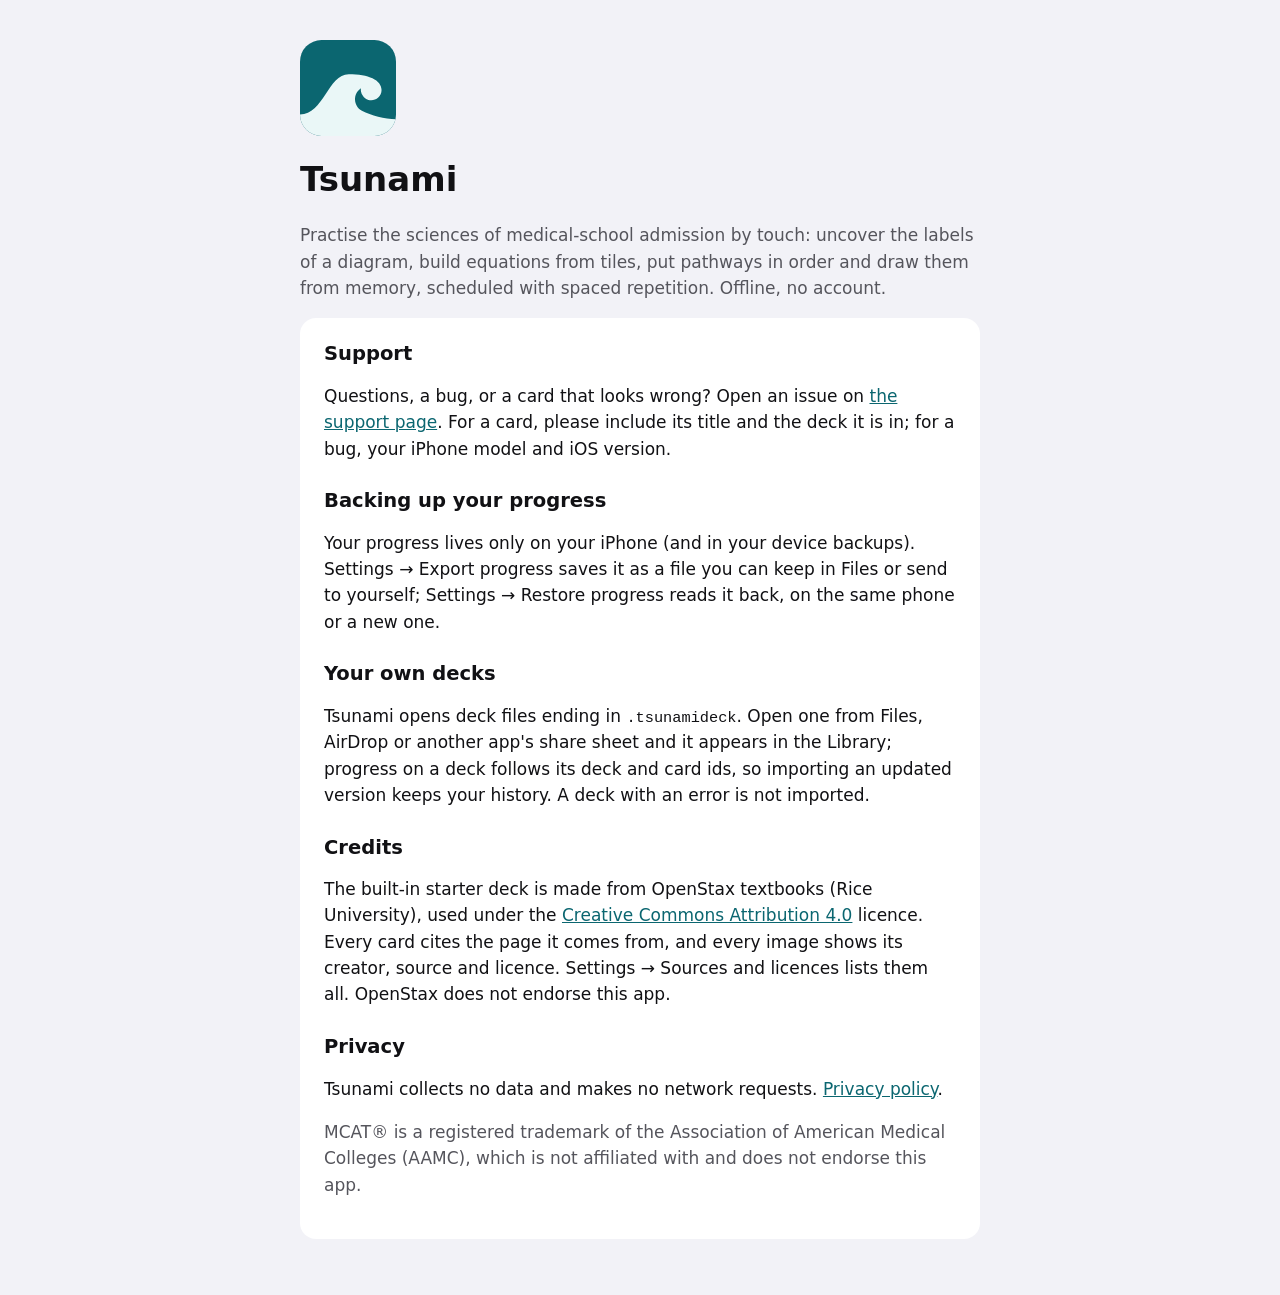
==== index.html @ a0c1b428 "The site of Tsunami: what the app is, support and the privacy policy" ====
<!doctype html><html lang="en"><head><meta charset="utf-8"><meta name="viewport" content="width=device-width,initial-scale=1"><meta name="color-scheme" content="light dark"><title>Tsunami</title><style>:root{--bg:#F2F2F7;--card:#FFFFFF;--ink:#111114;--muted:#55555C;--accent:#0B6670;--foam:#EAF7F7}@media (prefers-color-scheme:dark){:root{--bg:#000000;--card:#1C1C1E;--ink:#F5F5F7;--muted:#AEAEB4;--accent:#5BBFC6}}body{margin:0;background:var(--bg);color:var(--ink);font:17px/1.55 -apple-system,system-ui,sans-serif}main{max-width:680px;margin:0 auto;padding:40px 16px}.card{background:var(--card);border-radius:16px;padding:24px;margin:16px 0}h1,h2{line-height:1.2}h2{font-size:1.15em;margin-top:1.4em}h2:first-child{margin-top:0}a{color:var(--accent)}p.m{color:var(--muted)}svg.icon{width:96px;height:96px;display:block}code{font:0.9em ui-monospace,Menlo,monospace}</style></head><body><main>
<svg class="icon" viewBox="0 0 1024 1024" role="img" aria-label="Tsunami app icon"><clipPath id="r"><rect width="1024" height="1024" rx="229"/></clipPath><g clip-path="url(#r)"><rect width="1024" height="1024" fill="#0B6670"/><path fill="#EAF7F7" d="M0 1024V794C250 794 300 364 520 364C730 364 870 424 870 534C870 614 790 659 730 639C680 624 640 564 650 514C560 574 570 704 660 754C760 804 900 844 1024 844V1024Z"/></g></svg>
<h1>Tsunami</h1>
<p class="m">Practise the sciences of medical-school admission by touch: uncover the labels of a diagram, build equations from tiles, put pathways in order and draw them from memory, scheduled with spaced repetition. Offline, no account.</p>
<div class="card">
<h2>Support</h2>
<p>Questions, a bug, or a card that looks wrong? Open an issue on <a href="https://github.com/idossha/tsunami-site/issues">the support page</a>. For a card, please include its title and the deck it is in; for a bug, your iPhone model and iOS version.</p>
<h2>Backing up your progress</h2>
<p>Your progress lives only on your iPhone (and in your device backups). Settings → Export progress saves it as a file you can keep in Files or send to yourself; Settings → Restore progress reads it back, on the same phone or a new one.</p>
<h2>Your own decks</h2>
<p>Tsunami opens deck files ending in <code>.tsunamideck</code>. Open one from Files, AirDrop or another app's share sheet and it appears in the Library; progress on a deck follows its deck and card ids, so importing an updated version keeps your history. A deck with an error is not imported.</p>
<h2>Credits</h2>
<p>The built-in starter deck is made from OpenStax textbooks (Rice University), used under the <a href="https://creativecommons.org/licenses/by/4.0/">Creative Commons Attribution 4.0</a> licence. Every card cites the page it comes from, and every image shows its creator, source and licence. Settings → Sources and licences lists them all. OpenStax does not endorse this app.</p>
<h2>Privacy</h2>
<p>Tsunami collects no data and makes no network requests. <a href="privacy.html">Privacy policy</a>.</p>
<p class="m">MCAT® is a registered trademark of the Association of American Medical Colleges (AAMC), which is not affiliated with and does not endorse this app.</p>
</div></main></body></html>
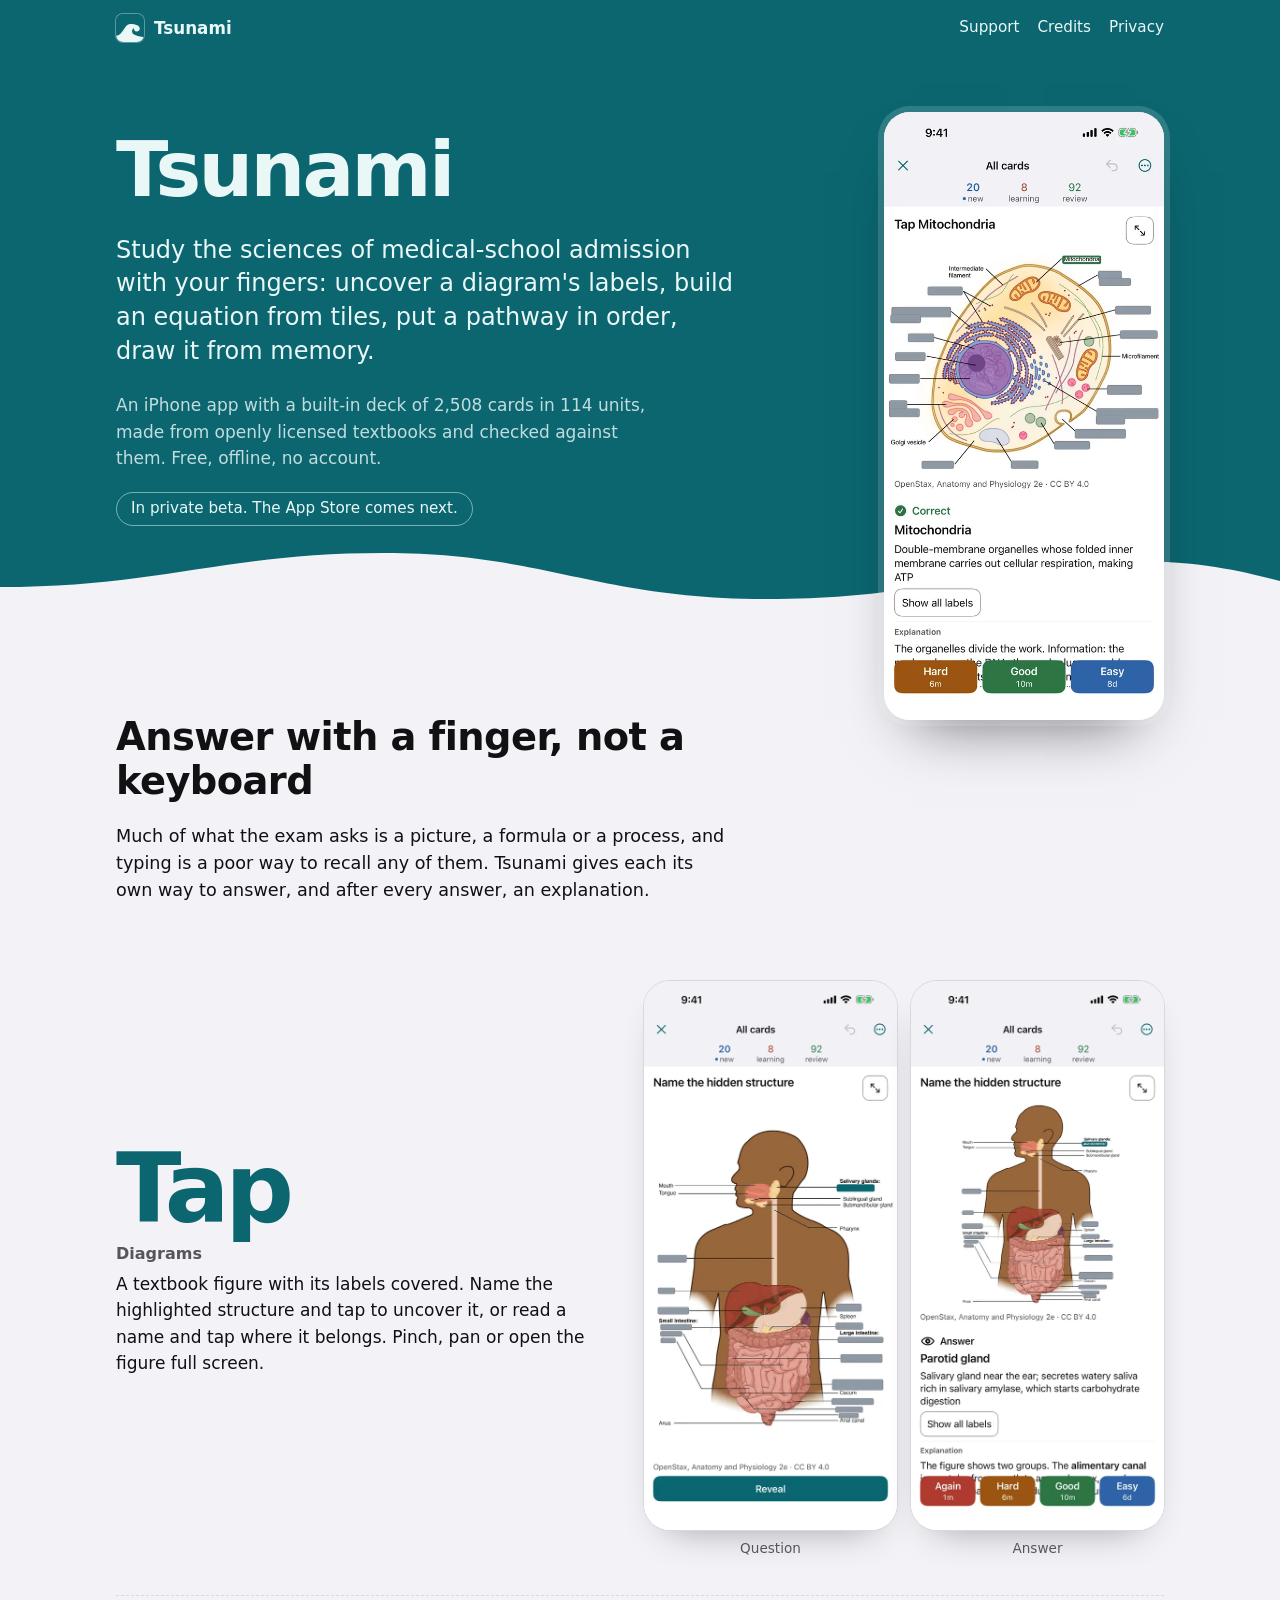
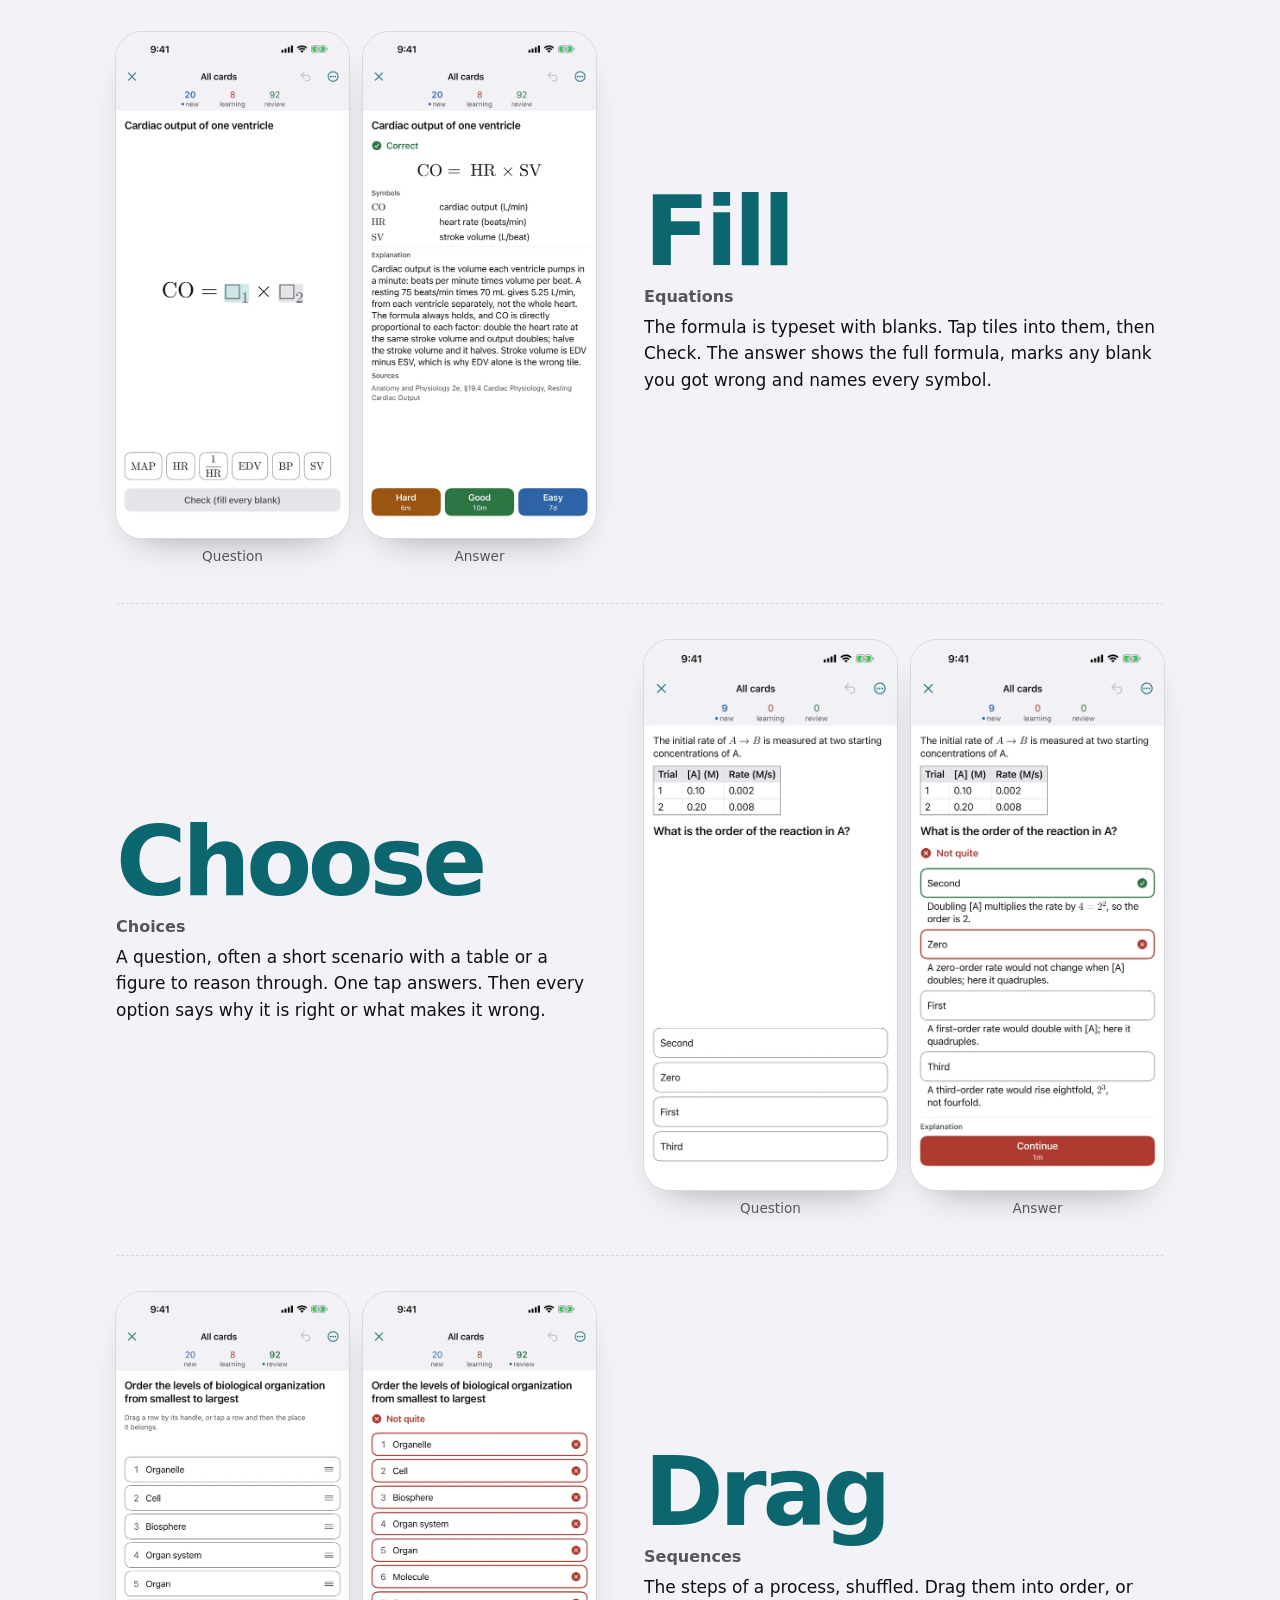
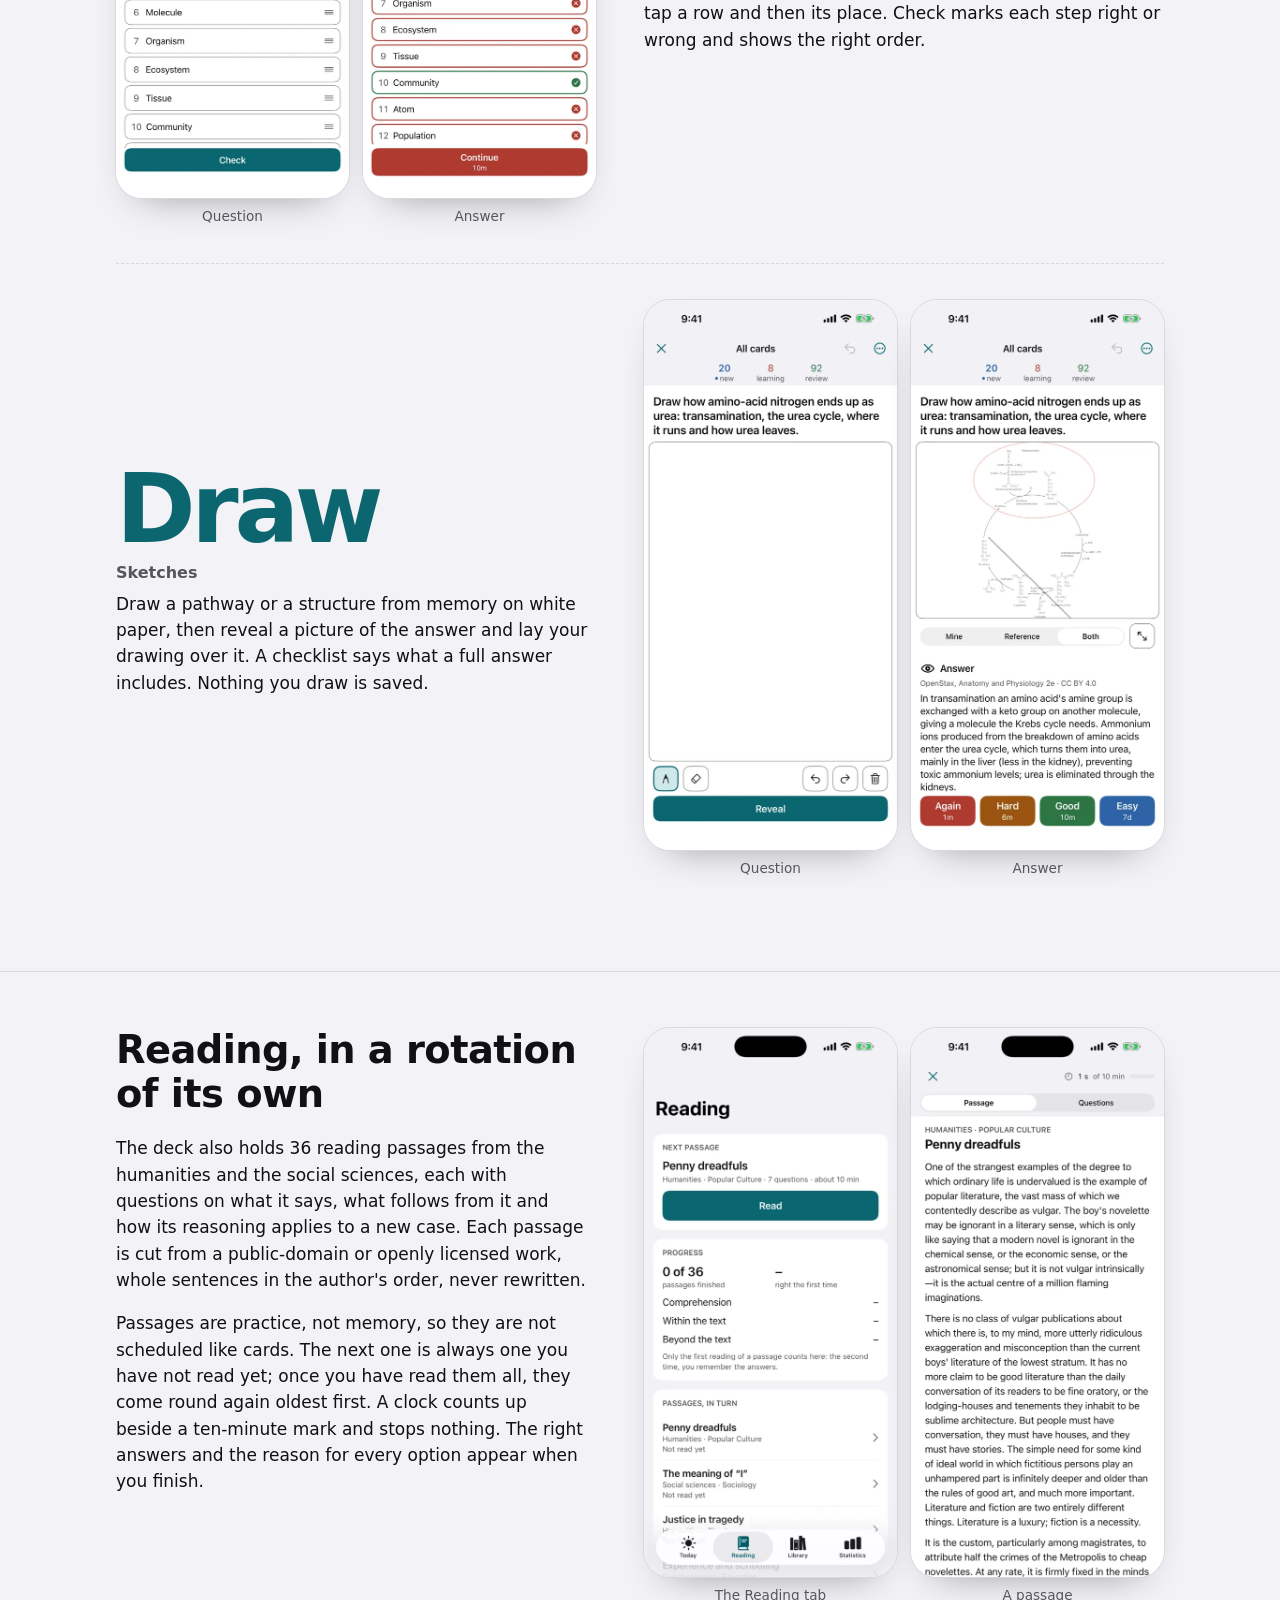
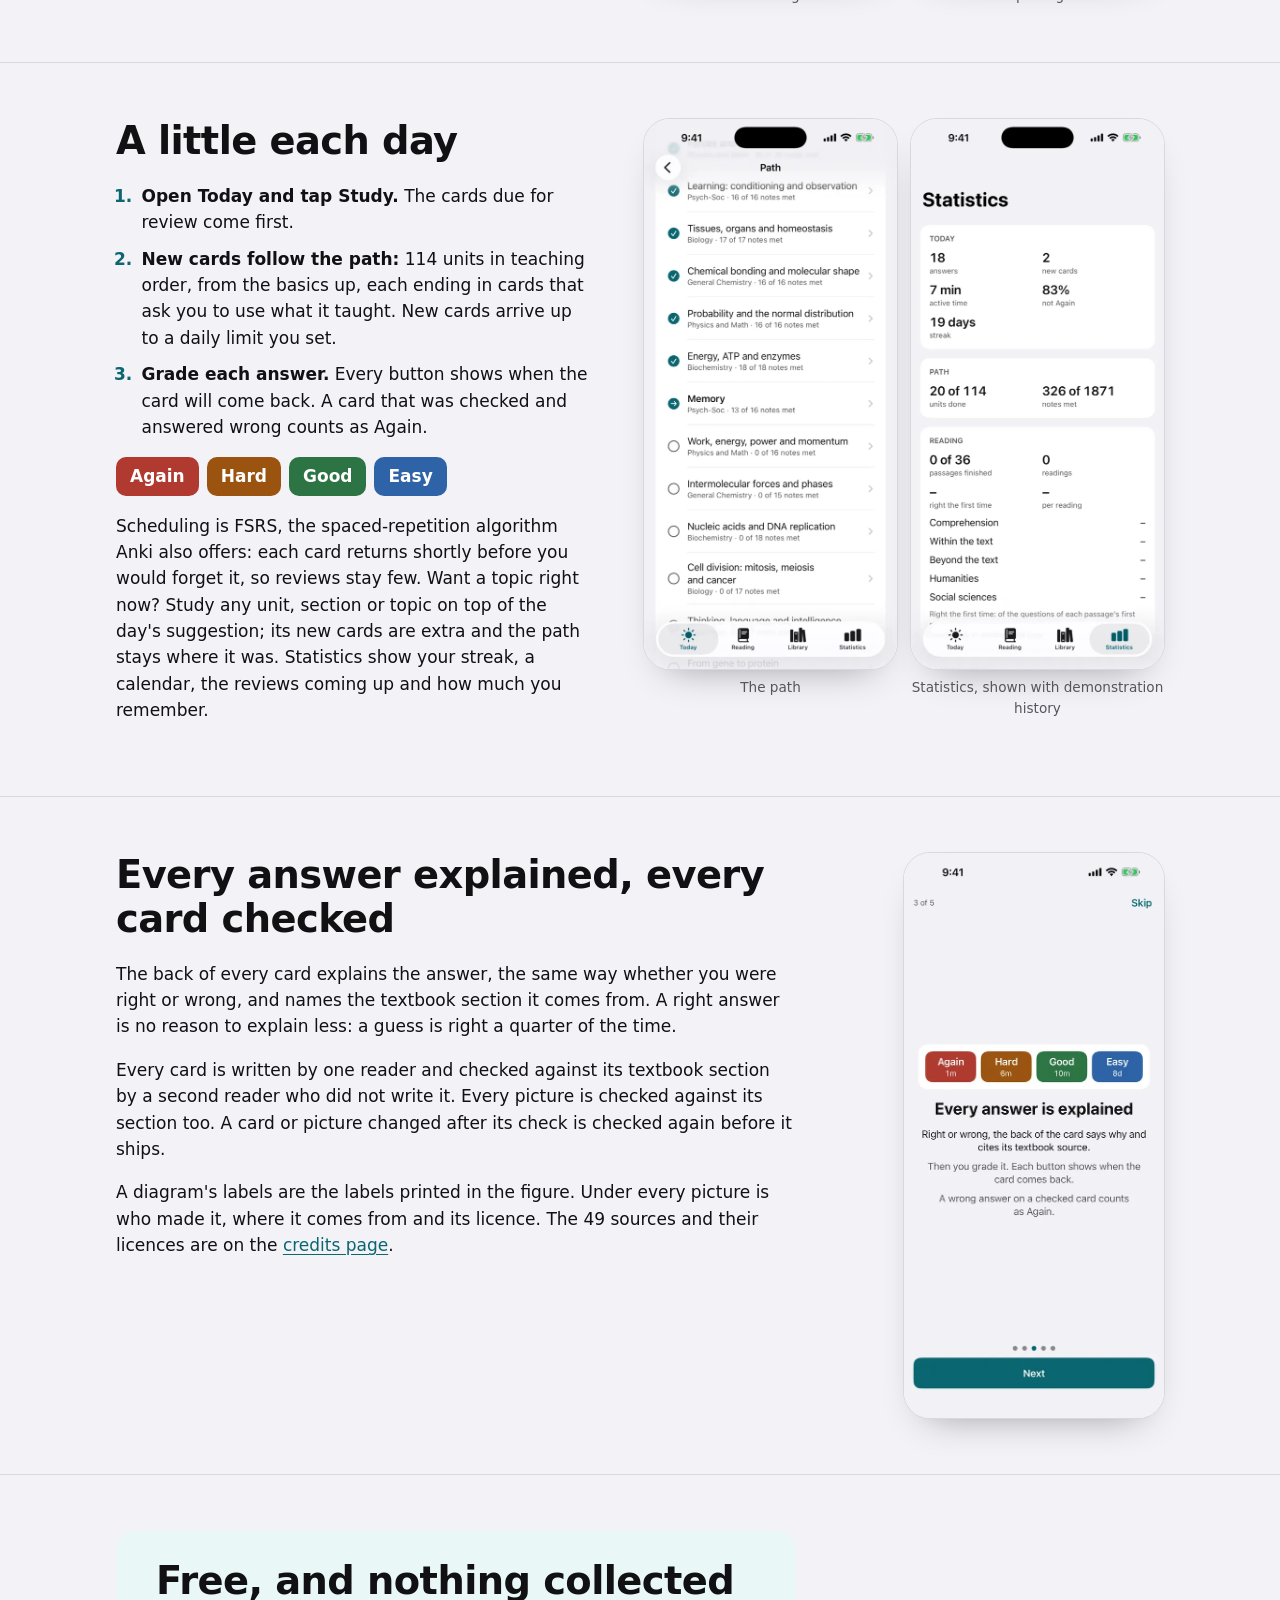
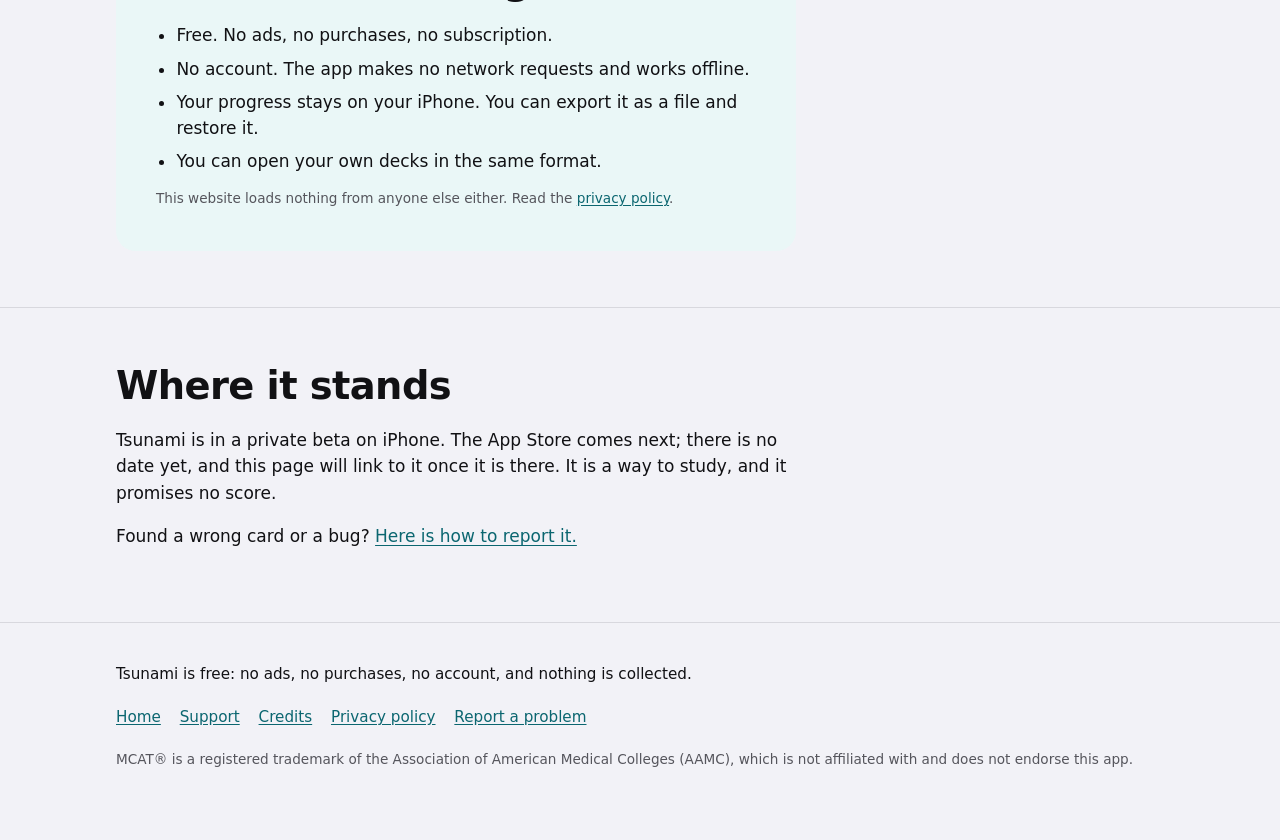
==== commit ef8177f3: "The site shows the app as it is in 1.3: every card kind, Reading, the path, credits and support Page" ====
--- a/index.html
+++ b/index.html
@@ -1,17 +1,177 @@
-<!doctype html><html lang="en"><head><meta charset="utf-8"><meta name="viewport" content="width=device-width,initial-scale=1"><meta name="color-scheme" content="light dark"><title>Tsunami</title><style>:root{--bg:#F2F2F7;--card:#FFFFFF;--ink:#111114;--muted:#55555C;--accent:#0B6670;--foam:#EAF7F7}@media (prefers-color-scheme:dark){:root{--bg:#000000;--card:#1C1C1E;--ink:#F5F5F7;--muted:#AEAEB4;--accent:#5BBFC6}}body{margin:0;background:var(--bg);color:var(--ink);font:17px/1.55 -apple-system,system-ui,sans-serif}main{max-width:680px;margin:0 auto;padding:40px 16px}.card{background:var(--card);border-radius:16px;padding:24px;margin:16px 0}h1,h2{line-height:1.2}h2{font-size:1.15em;margin-top:1.4em}h2:first-child{margin-top:0}a{color:var(--accent)}p.m{color:var(--muted)}svg.icon{width:96px;height:96px;display:block}code{font:0.9em ui-monospace,Menlo,monospace}</style></head><body><main>
-<svg class="icon" viewBox="0 0 1024 1024" role="img" aria-label="Tsunami app icon"><clipPath id="r"><rect width="1024" height="1024" rx="229"/></clipPath><g clip-path="url(#r)"><rect width="1024" height="1024" fill="#0B6670"/><path fill="#EAF7F7" d="M0 1024V794C250 794 300 364 520 364C730 364 870 424 870 534C870 614 790 659 730 639C680 624 640 564 650 514C560 574 570 704 660 754C760 804 900 844 1024 844V1024Z"/></g></svg>
-<h1>Tsunami</h1>
-<p class="m">Practise the sciences of medical-school admission by touch: uncover the labels of a diagram, build equations from tiles, put pathways in order and draw them from memory, scheduled with spaced repetition. Offline, no account.</p>
-<div class="card">
-<h2>Support</h2>
-<p>Questions, a bug, or a card that looks wrong? Open an issue on <a href="https://github.com/idossha/tsunami-site/issues">the support page</a>. For a card, please include its title and the deck it is in; for a bug, your iPhone model and iOS version.</p>
-<h2>Backing up your progress</h2>
-<p>Your progress lives only on your iPhone (and in your device backups). Settings → Export progress saves it as a file you can keep in Files or send to yourself; Settings → Restore progress reads it back, on the same phone or a new one.</p>
-<h2>Your own decks</h2>
-<p>Tsunami opens deck files ending in <code>.tsunamideck</code>. Open one from Files, AirDrop or another app's share sheet and it appears in the Library; progress on a deck follows its deck and card ids, so importing an updated version keeps your history. A deck with an error is not imported.</p>
-<h2>Credits</h2>
-<p>The built-in starter deck is made from OpenStax textbooks (Rice University), used under the <a href="https://creativecommons.org/licenses/by/4.0/">Creative Commons Attribution 4.0</a> licence. Every card cites the page it comes from, and every image shows its creator, source and licence. Settings → Sources and licences lists them all. OpenStax does not endorse this app.</p>
-<h2>Privacy</h2>
-<p>Tsunami collects no data and makes no network requests. <a href="privacy.html">Privacy policy</a>.</p>
-<p class="m">MCAT® is a registered trademark of the Association of American Medical Colleges (AAMC), which is not affiliated with and does not endorse this app.</p>
-</div></main></body></html>
+<!doctype html>
+<html lang="en">
+<head>
+<meta charset="utf-8">
+<meta name="viewport" content="width=device-width,initial-scale=1">
+<meta name="color-scheme" content="light dark">
+<meta name="theme-color" content="#0B6670">
+<title>Tsunami: study the sciences by touch</title>
+<meta name="description" content="An iPhone app for the sciences of medical-school admission, answered by touch: diagrams, equations, choices, sequences and sketches, scheduled with spaced repetition. Free, offline, no account.">
+<link rel="icon" href="icon.svg" type="image/svg+xml">
+<link rel="stylesheet" href="style.css">
+</head>
+<body>
+<a class="skip" href="#main">Skip to content</a>
+<header class="bar"><nav class="wrap" aria-label="Site">
+<a class="brand" href="./"><img src="icon.svg" width="28" height="28" alt="">Tsunami</a>
+<ul><li><a href="support.html">Support</a></li><li><a href="credits.html">Credits</a></li><li><a href="privacy.html">Privacy</a></li></ul>
+</nav></header>
+<main id="main">
+
+<div class="hero">
+  <div class="wrap">
+    <div>
+      <h1>Tsunami</h1>
+      <p class="lead">Study the sciences of medical-school admission with your fingers: uncover a diagram's labels, build an equation from tiles, put a pathway in order, draw it from memory.</p>
+      <p class="facts">An iPhone app with a built-in deck of 2,508 cards in 114 units, made from openly licensed textbooks and checked against them. Free, offline, no account.</p>
+      <p class="status">In private beta. The App Store comes next.</p>
+    </div>
+    <figure class="phone"><div class="screen"><picture><source srcset="shots/hero-dark.webp" media="(prefers-color-scheme: dark)"><img src="shots/hero-light.webp" width="540" height="1173" alt="A diagram card answered: Tap Mitochondria on a figure of an animal cell whose labels are covered; the tapped cover is right and the mitochondria label is uncovered." loading="lazy" decoding="async"></picture></div></figure>
+  </div>
+  <svg class="wave" viewBox="0 0 1200 72" preserveAspectRatio="none" aria-hidden="true"><path d="M0 72V40C150 40 210 6 360 6S560 52 720 52 930 14 1060 14C1130 14 1170 26 1200 34V72Z"/></svg>
+</div>
+
+<section class="after-hero" aria-labelledby="ways">
+  <div class="wrap">
+    <div class="intro">
+      <h2 id="ways">Answer with a finger, not a keyboard</h2>
+      <p>Much of what the exam asks is a picture, a formula or a process, and typing is a poor way to recall any of them. Tsunami gives each its own way to answer, and after every answer, an explanation.</p>
+    </div>
+    <div class="ways">
+      <article class="way">
+        <div>
+          <p class="verb">Tap</p>
+          <h3>Diagrams</h3>
+          <p>A textbook figure with its labels covered. Name the highlighted structure and tap to uncover it, or read a name and tap where it belongs. Pinch, pan or open the figure full screen.</p>
+        </div>
+        <div class="pair">
+          <figure><div class="screen"><picture><source srcset="shots/diagram-q-dark.webp" media="(prefers-color-scheme: dark)"><img src="shots/diagram-q-light.webp" width="540" height="1173" alt="Question: the digestive system with every label covered." loading="lazy" decoding="async"></picture></div><figcaption>Question</figcaption></figure>
+          <figure><div class="screen"><picture><source srcset="shots/diagram-a-dark.webp" media="(prefers-color-scheme: dark)"><img src="shots/diagram-a-light.webp" width="540" height="1173" alt="Answer: the parotid gland uncovered, with what it does and the figure&#x27;s credit." loading="lazy" decoding="async"></picture></div><figcaption>Answer</figcaption></figure>
+        </div>
+      </article>
+      <article class="way">
+        <div>
+          <p class="verb">Fill</p>
+          <h3>Equations</h3>
+          <p>The formula is typeset with blanks. Tap tiles into them, then Check. The answer shows the full formula, marks any blank you got wrong and names every symbol.</p>
+        </div>
+        <div class="pair">
+          <figure><div class="screen"><picture><source srcset="shots/equation-q-dark.webp" media="(prefers-color-scheme: dark)"><img src="shots/equation-q-light.webp" width="540" height="1173" alt="Question: cardiac output equals two blanks, with tiles below." loading="lazy" decoding="async"></picture></div><figcaption>Question</figcaption></figure>
+          <figure><div class="screen"><picture><source srcset="shots/equation-a-dark.webp" media="(prefers-color-scheme: dark)"><img src="shots/equation-a-light.webp" width="540" height="1173" alt="Answer: CO equals HR times SV, with each symbol named and an explanation." loading="lazy" decoding="async"></picture></div><figcaption>Answer</figcaption></figure>
+        </div>
+      </article>
+      <article class="way">
+        <div>
+          <p class="verb">Choose</p>
+          <h3>Choices</h3>
+          <p>A question, often a short scenario with a table or a figure to reason through. One tap answers. Then every option says why it is right or what makes it wrong.</p>
+        </div>
+        <div class="pair">
+          <figure><div class="screen"><picture><source srcset="shots/choice-q-dark.webp" media="(prefers-color-scheme: dark)"><img src="shots/choice-q-light.webp" width="540" height="1173" alt="Question: a table of reaction rates at two concentrations, asking the order of the reaction." loading="lazy" decoding="async"></picture></div><figcaption>Question</figcaption></figure>
+          <figure><div class="screen"><picture><source srcset="shots/choice-a-dark.webp" media="(prefers-color-scheme: dark)"><img src="shots/choice-a-light.webp" width="540" height="1173" alt="Answer: the right option marked, the wrong pick marked, and a reason under every option." loading="lazy" decoding="async"></picture></div><figcaption>Answer</figcaption></figure>
+        </div>
+      </article>
+      <article class="way">
+        <div>
+          <p class="verb">Drag</p>
+          <h3>Sequences</h3>
+          <p>The steps of a process, shuffled. Drag them into order, or tap a row and then its place. Check marks each step right or wrong and shows the right order.</p>
+        </div>
+        <div class="pair">
+          <figure><div class="screen"><picture><source srcset="shots/sequence-q-dark.webp" media="(prefers-color-scheme: dark)"><img src="shots/sequence-q-light.webp" width="540" height="1173" alt="Question: twelve levels of biological organization in shuffled order." loading="lazy" decoding="async"></picture></div><figcaption>Question</figcaption></figure>
+          <figure><div class="screen"><picture><source srcset="shots/sequence-a-dark.webp" media="(prefers-color-scheme: dark)"><img src="shots/sequence-a-light.webp" width="540" height="1173" alt="Answer: each row marked right or wrong by its position." loading="lazy" decoding="async"></picture></div><figcaption>Answer</figcaption></figure>
+        </div>
+      </article>
+      <article class="way">
+        <div>
+          <p class="verb">Draw</p>
+          <h3>Sketches</h3>
+          <p>Draw a pathway or a structure from memory on white paper, then reveal a picture of the answer and lay your drawing over it. A checklist says what a full answer includes. Nothing you draw is saved.</p>
+        </div>
+        <div class="pair">
+          <figure><div class="screen"><picture><source srcset="shots/sketch-q-dark.webp" media="(prefers-color-scheme: dark)"><img src="shots/sketch-q-light.webp" width="540" height="1173" alt="Question: a blank canvas under the prompt to draw the urea cycle." loading="lazy" decoding="async"></picture></div><figcaption>Question</figcaption></figure>
+          <figure><div class="screen"><picture><source srcset="shots/sketch-a-dark.webp" media="(prefers-color-scheme: dark)"><img src="shots/sketch-a-light.webp" width="540" height="1173" alt="Answer: the reference picture of the urea cycle with the student&#x27;s drawing over it." loading="lazy" decoding="async"></picture></div><figcaption>Answer</figcaption></figure>
+        </div>
+      </article>
+    </div>
+  </div>
+</section>
+
+
+<section aria-labelledby="reading">
+  <div class="wrap row two">
+    <div class="prose">
+      <h2 id="reading">Reading, in a rotation of its own</h2>
+      <p>The deck also holds 36 reading passages from the humanities and the social sciences, each with questions on what it says, what follows from it and how its reasoning applies to a new case. Each passage is cut from a public-domain or openly licensed work, whole sentences in the author's order, never rewritten.</p>
+      <p>Passages are practice, not memory, so they are not scheduled like cards. The next one is always one you have not read yet; once you have read them all, they come round again oldest first. A clock counts up beside a ten-minute mark and stops nothing. The right answers and the reason for every option appear when you finish.</p>
+    </div>
+    <div class="pair">
+      <figure><div class="screen"><picture><source srcset="shots/reading-dark.webp" media="(prefers-color-scheme: dark)"><img src="shots/reading-light.webp" width="540" height="1173" alt="The Reading tab: the next passage with a Read button, how many passages are finished, the share answered right the first time, and the passages in turn." loading="lazy" decoding="async"></picture></div><figcaption>The Reading tab</figcaption></figure>
+      <figure><div class="screen"><picture><source srcset="shots/passage-dark.webp" media="(prefers-color-scheme: dark)"><img src="shots/passage-light.webp" width="540" height="1173" alt="A passage open: its field and title, the text, a clock counting beside a ten-minute mark, and a switch between the passage and its questions." loading="lazy" decoding="async"></picture></div><figcaption>A passage</figcaption></figure>
+    </div>
+  </div>
+</section>
+
+
+<section aria-labelledby="day">
+  <div class="wrap row two">
+    <div class="prose">
+      <h2 id="day">A little each day</h2>
+      <ol class="steps">
+        <li><strong>Open Today and tap Study.</strong> The cards due for review come first.</li>
+        <li><strong>New cards follow the path:</strong> 114 units in teaching order, from the basics up, each ending in cards that ask you to use what it taught. New cards arrive up to a daily limit you set.</li>
+        <li><strong>Grade each answer.</strong> Every button shows when the card will come back. A card that was checked and answered wrong counts as Again.</li>
+      </ol>
+      <ul class="grades" aria-label="The four grades"><li class="g1">Again</li><li class="g2">Hard</li><li class="g3">Good</li><li class="g4">Easy</li></ul>
+      <p>Scheduling is FSRS, the spaced-repetition algorithm Anki also offers: each card returns shortly before you would forget it, so reviews stay few. Want a topic right now? Study any unit, section or topic on top of the day's suggestion; its new cards are extra and the path stays where it was. Statistics show your streak, a calendar, the reviews coming up and how much you remember.</p>
+    </div>
+    <div class="pair">
+      <figure><div class="screen"><picture><source srcset="shots/path-dark.webp" media="(prefers-color-scheme: dark)"><img src="shots/path-light.webp" width="540" height="1173" alt="The path: the deck&#x27;s units in order, finished ones ticked and the current one marked." loading="lazy" decoding="async"></picture></div><figcaption>The path</figcaption></figure>
+      <figure><div class="screen"><picture><source srcset="shots/statistics-dark.webp" media="(prefers-color-scheme: dark)"><img src="shots/statistics-light.webp" width="540" height="1173" alt="Statistics: today&#x27;s answers, the streak, a 26-week calendar and the reviews due in the next 30 days." loading="lazy" decoding="async"></picture></div><figcaption>Statistics, shown with demonstration history</figcaption></figure>
+    </div>
+  </div>
+</section>
+
+<section aria-labelledby="trust">
+  <div class="wrap row">
+    <div class="prose">
+      <h2 id="trust">Every answer explained, every card checked</h2>
+      <p>The back of every card explains the answer, the same way whether you were right or wrong, and names the textbook section it comes from. A right answer is no reason to explain less: a guess is right a quarter of the time.</p>
+      <p>Every card is written by one reader and checked against its textbook section by a second reader who did not write it. Every picture is checked against its section too. A card or picture changed after its check is checked again before it ships.</p>
+      <p>A diagram's labels are the labels printed in the figure. Under every picture is who made it, where it comes from and its licence. The 49 sources and their licences are on the <a href="credits.html">credits page</a>.</p>
+    </div>
+    <figure class="one"><div class="screen"><picture><source srcset="shots/explained-dark.webp" media="(prefers-color-scheme: dark)"><img src="shots/explained-light.webp" width="540" height="1173" alt="The welcome page Every answer is explained, with the four grade buttons." loading="lazy" decoding="async"></picture></div></figure>
+  </div>
+</section>
+
+<section aria-labelledby="free">
+  <div class="wrap">
+    <div class="promise prose">
+      <h2 id="free">Free, and nothing collected</h2>
+      <ul>
+        <li>Free. No ads, no purchases, no subscription.</li>
+        <li>No account. The app makes no network requests and works offline.</li>
+        <li>Your progress stays on your iPhone. You can export it as a file and restore it.</li>
+        <li>You can open your own decks in the same format.</li>
+      </ul>
+      <p class="small note">This website loads nothing from anyone else either. Read the <a href="privacy.html">privacy policy</a>.</p>
+    </div>
+  </div>
+</section>
+
+<section aria-labelledby="where">
+  <div class="wrap"><div class="prose">
+    <h2 id="where">Where it stands</h2>
+    <p>Tsunami is in a private beta on iPhone. The App Store comes next; there is no date yet, and this page will link to it once it is there. It is a way to study, and it promises no score.</p>
+    <p>Found a wrong card or a bug? <a href="support.html">Here is how to report it.</a></p>
+  </div></div>
+</section>
+
+</main>
+<footer class="foot"><div class="wrap">
+<p>Tsunami is free: no ads, no purchases, no account, and nothing is collected.</p>
+<p><a href="./">Home</a> <a href="support.html">Support</a> <a href="credits.html">Credits</a> <a href="privacy.html">Privacy policy</a> <a href="https://github.com/idossha/tsunami-site/issues">Report a problem</a></p>
+<p class="small">MCAT® is a registered trademark of the Association of American Medical Colleges (AAMC), which is not affiliated with and does not endorse this app.</p>
+</div></footer>
+</body>
+</html>
--- a/style.css
+++ b/style.css
@@ -0,0 +1,128 @@
+/* Tokens follow Packages/CardKit/Sources/CardKit/Theme.swift: one accent, system type, white paper. */
+:root {
+  color-scheme: light dark;
+  --bg: #F2F2F7; --card: #FFFFFF; --ink: #111114; --muted: #55555C;
+  --accent: #0B6670; --on-accent: #FFFFFF; --foam: #EAF7F7; --line: #D8D8DE;
+  --tide: #0B6670; --tide-ink: #EAF7F7;
+  --wrap: 1080px; --gutter: 16px;
+}
+@media (prefers-color-scheme: dark) {
+  :root {
+    --bg: #000000; --card: #1C1C1E; --ink: #F5F5F7; --muted: #AEAEB4;
+    --accent: #5BBFC6; --on-accent: #00201F; --foam: #0A2E31; --line: #38383C;
+    --tide: #0B4F57;
+  }
+}
+*, *::before, *::after { box-sizing: border-box; }
+html { -webkit-text-size-adjust: 100%; }
+body {
+  margin: 0; background: var(--bg); color: var(--ink);
+  font: 17px/1.55 -apple-system, BlinkMacSystemFont, system-ui, "Segoe UI", Roboto, sans-serif;
+}
+img { max-width: 100%; height: auto; display: block; }
+a { color: var(--accent); text-underline-offset: 0.15em; }
+a:focus-visible, summary:focus-visible { outline: 3px solid var(--accent); outline-offset: 3px; border-radius: 4px; }
+h1, h2, h3 { line-height: 1.15; letter-spacing: -0.015em; margin: 0 0 0.5em; }
+h2 { font-size: clamp(1.6rem, 1.2rem + 1.8vw, 2.4rem); }
+h3 { font-size: 1.2rem; }
+p { margin: 0 0 1em; }
+.wrap { max-width: var(--wrap); margin: 0 auto; padding: 0 var(--gutter); }
+.prose { max-width: 40em; }
+.muted { color: var(--muted); }
+.small { font-size: 0.85rem; color: var(--muted); }
+.skip { position: absolute; left: -999px; }
+.skip:focus { left: 16px; top: 8px; background: var(--card); padding: 8px 12px; z-index: 2; }
+
+/* Bar */
+.bar { background: var(--tide); color: var(--tide-ink); }
+.bar nav { display: flex; align-items: center; justify-content: space-between; gap: 12px; min-height: 56px; flex-wrap: wrap; }
+.bar a { color: var(--tide-ink); text-decoration: none; }
+.bar a:hover { text-decoration: underline; }
+.brand { display: flex; align-items: center; gap: 10px; font-weight: 700; font-size: 1.05rem; }
+.brand img { border-radius: 7px; box-shadow: 0 0 0 1px rgba(234, 247, 247, 0.35); }
+.bar ul { display: flex; gap: 18px; list-style: none; margin: 0; padding: 0; font-size: 0.95rem; }
+.bar a:focus-visible { outline-color: var(--tide-ink); }
+
+/* Hero: the one loud thing, the tide rising into the page. */
+.hero { background: var(--tide); color: var(--tide-ink); position: relative; }
+.hero .wrap { display: grid; gap: 32px; padding-top: 28px; padding-bottom: 8px; }
+.hero h1 { font-size: clamp(2.6rem, 1.6rem + 5vw, 4.8rem); font-weight: 800; letter-spacing: -0.035em; margin: 0 0 0.25em; }
+.hero .lead { font-size: clamp(1.15rem, 1rem + 0.8vw, 1.5rem); line-height: 1.4; max-width: 26em; }
+.hero .facts { color: rgba(234, 247, 247, 0.82); max-width: 32em; }
+.status { display: inline-block; border: 1px solid rgba(234, 247, 247, 0.5); border-radius: 999px; padding: 4px 14px; font-size: 0.95rem; margin: 4px 0 0; }
+.hero .phone { justify-self: center; width: min(260px, 70vw); margin-bottom: -120px; position: relative; z-index: 1; }
+.wave { display: block; width: 100%; height: 72px; fill: var(--bg); margin-top: -1px; }
+.after-hero { padding-top: 140px; }
+@media (min-width: 820px) {
+  .hero .wrap { grid-template-columns: 1fr auto; align-items: center; padding-top: 56px; }
+  .hero .phone { width: 280px; margin-bottom: -180px; }
+  .after-hero { padding-top: 96px; }
+}
+
+/* Phone screens */
+.screen { border-radius: 26px; overflow: hidden; background: var(--card); box-shadow: 0 0 0 1px var(--line), 0 18px 40px -24px rgba(0, 0, 0, 0.45); }
+.hero .screen { box-shadow: 0 0 0 6px rgba(234, 247, 247, 0.16), 0 30px 60px -30px rgba(0, 0, 0, 0.6); }
+figure { margin: 0; }
+figcaption { font-size: 0.85rem; color: var(--muted); margin-top: 8px; text-align: center; }
+
+/* Sections */
+section { padding: 56px 0; }
+section + section { border-top: 1px solid var(--line); }
+.intro { max-width: 36em; margin-bottom: 40px; }
+.intro p { font-size: 1.1rem; }
+
+/* The five ways: a verb, a sentence, the question and its answer. */
+.way { display: grid; gap: 20px; padding: 36px 0; }
+.way + .way { border-top: 1px dashed var(--line); }
+.verb { font-size: clamp(3.2rem, 2rem + 6vw, 6rem); font-weight: 800; letter-spacing: -0.045em; line-height: 0.9; color: var(--accent); margin: 0 0 12px; }
+.way h3 { color: var(--muted); font-weight: 600; font-size: 1rem; letter-spacing: 0; margin-bottom: 8px; }
+.pair { display: grid; grid-template-columns: 1fr 1fr; gap: 14px; max-width: 520px; }
+@media (min-width: 820px) {
+  .way { grid-template-columns: minmax(0, 1fr) 520px; gap: 48px; align-items: center; }
+  .way:nth-child(even) .pair { order: -1; }
+}
+
+/* Two-column rows: text with one screen */
+.row { display: grid; gap: 28px; align-items: start; }
+.row .one { width: min(260px, 70vw); }
+@media (min-width: 820px) { .row { grid-template-columns: minmax(0, 1fr) 260px; gap: 56px; } }
+/* A row that shows two screens: they stand side by side, as a card's question and answer do. */
+@media (min-width: 820px) { .row.two { grid-template-columns: minmax(0, 1fr) minmax(0, 520px); } }
+
+ol.steps { padding-left: 1.3em; max-width: 38em; }
+ol.steps li { margin-bottom: 0.6em; padding-left: 0.2em; }
+ol.steps li::marker { color: var(--accent); font-weight: 700; }
+
+.grades { display: flex; flex-wrap: wrap; gap: 8px; margin: 0 0 1em; padding: 0; list-style: none; }
+.grades li { border-radius: 10px; padding: 6px 14px; font-weight: 600; color: #fff; }
+.g1 { background: #B03A30; } .g2 { background: #9A5410; } .g3 { background: #2D7444; } .g4 { background: #2F63A8; }
+@media (prefers-color-scheme: dark) {
+  .grades li { color: #101012; }
+  .g1 { background: #F08A80; } .g2 { background: #F0A860; } .g3 { background: #6CCB8A; } .g4 { background: #82B2EE; }
+}
+
+.promise { background: var(--foam); border-radius: 20px; padding: 28px clamp(20px, 4vw, 40px); }
+.promise ul { margin: 0; padding-left: 1.2em; }
+.promise li { margin-bottom: 0.4em; }
+
+/* Text pages */
+.page { padding: 40px 0 64px; }
+.page h1 { font-size: clamp(2rem, 1.5rem + 2.5vw, 3rem); letter-spacing: -0.03em; }
+.page h2 { font-size: 1.35rem; margin-top: 2em; }
+.sheet { background: var(--card); border-radius: 16px; padding: clamp(20px, 4vw, 36px); max-width: 44em; }
+.sheet > :last-child { margin-bottom: 0; }
+code { font: 0.9em ui-monospace, Menlo, monospace; }
+ul.sources { list-style: none; padding: 0; margin: 0; max-width: 46em; }
+ul.sources li { padding: 16px 0; border-top: 1px solid var(--line); }
+ul.sources p { margin: 0 0 4px; }
+.src-title { font-weight: 600; }
+table { border-collapse: collapse; width: 100%; max-width: 40em; font-size: 0.95rem; }
+th, td { text-align: left; padding: 8px 10px 8px 0; border-top: 1px solid var(--line); vertical-align: top; }
+th { color: var(--muted); font-weight: 600; }
+td.num, th.num { text-align: right; font-variant-numeric: tabular-nums; }
+
+.foot { padding: 40px 0 56px; border-top: 1px solid var(--line); font-size: 0.95rem; }
+.foot a { margin-right: 14px; display: inline-block; padding: 4px 0; }
+.note { margin-top: 1em; }
+.one > * + * { margin-top: 28px; }
+.small { overflow-wrap: anywhere; }
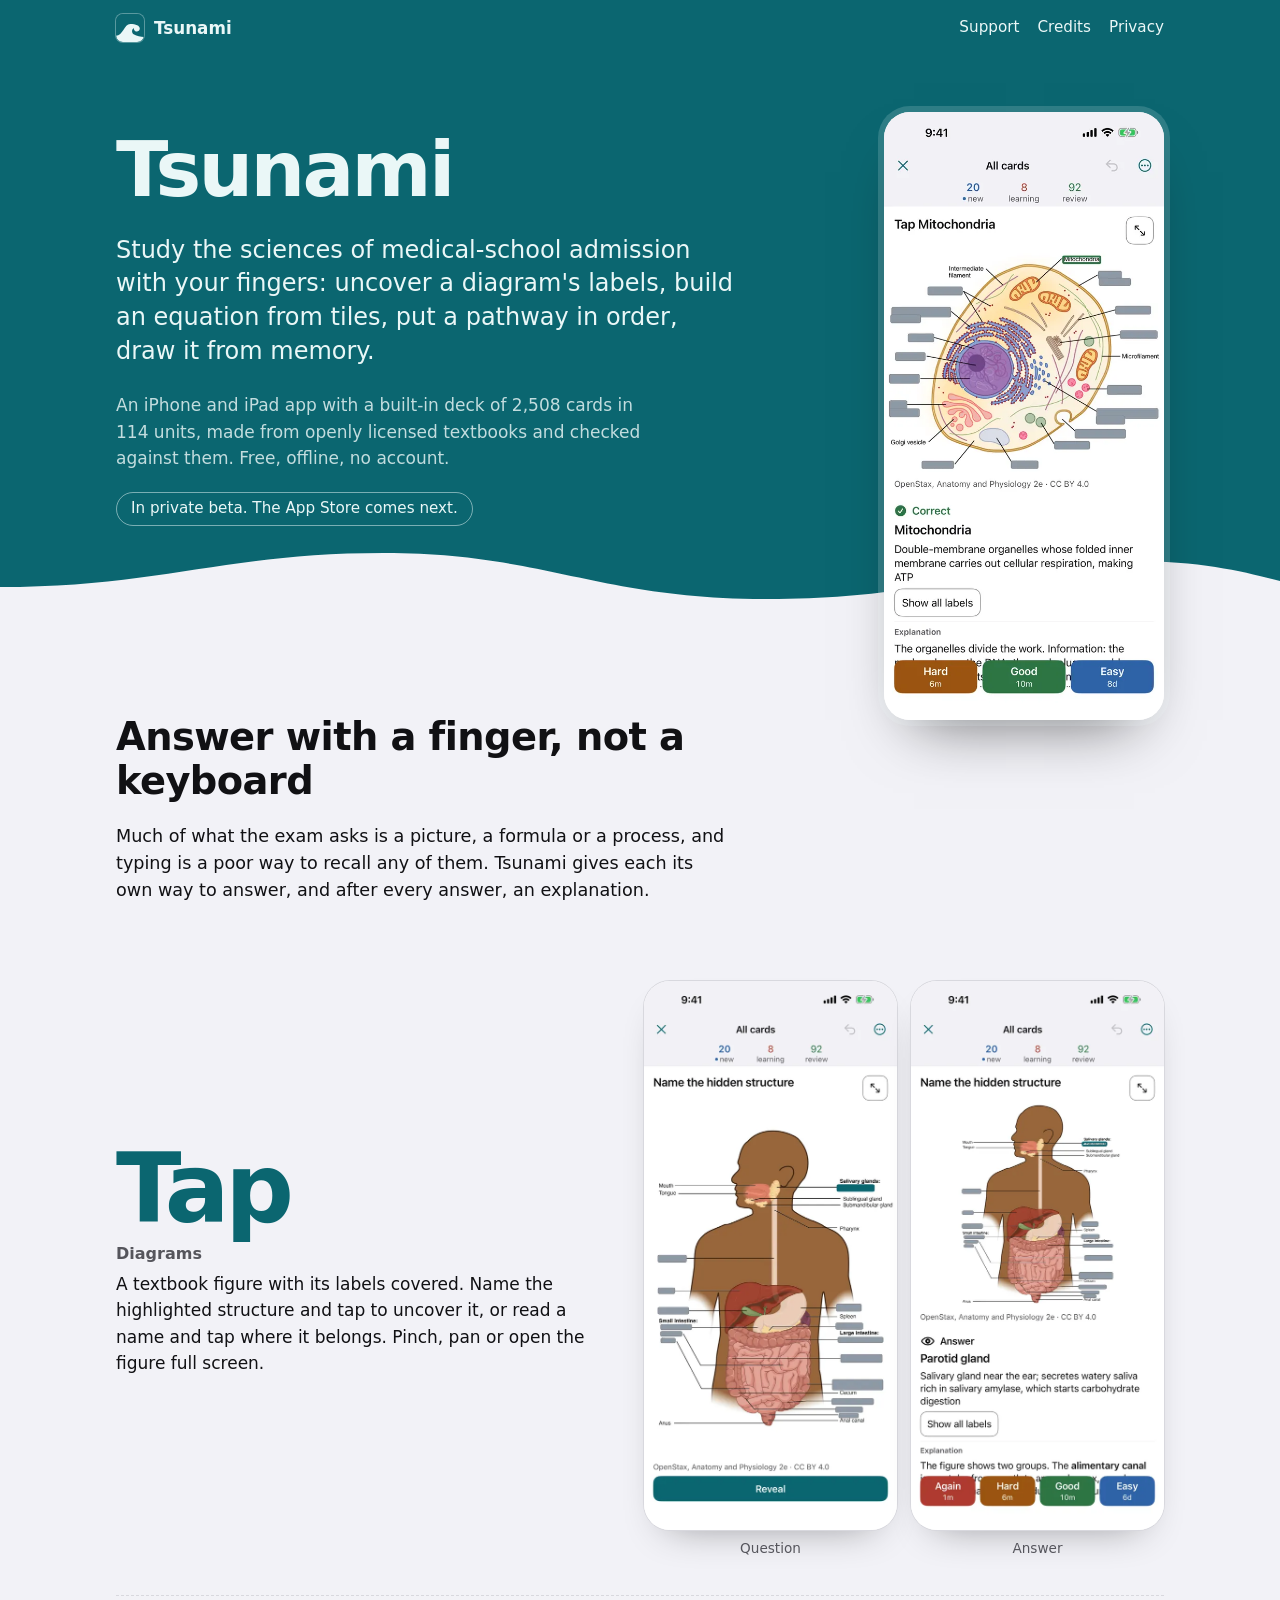
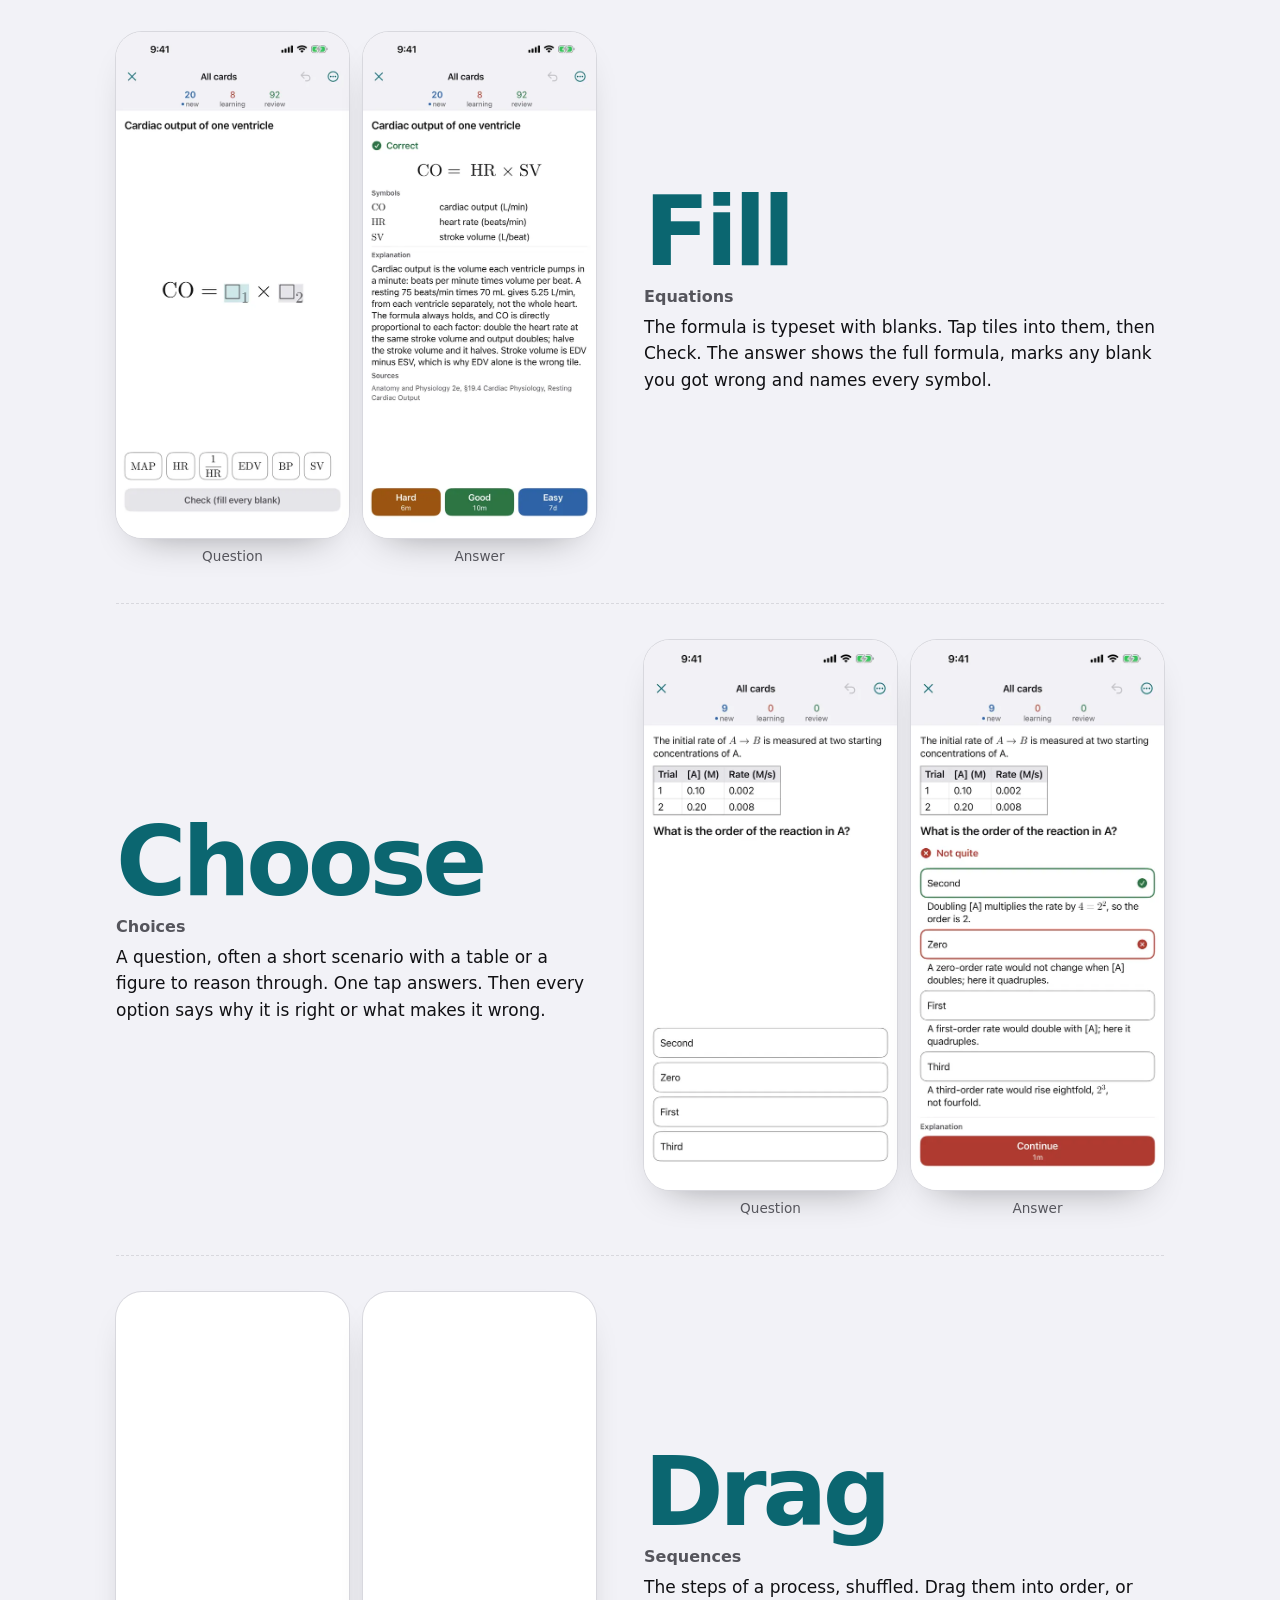
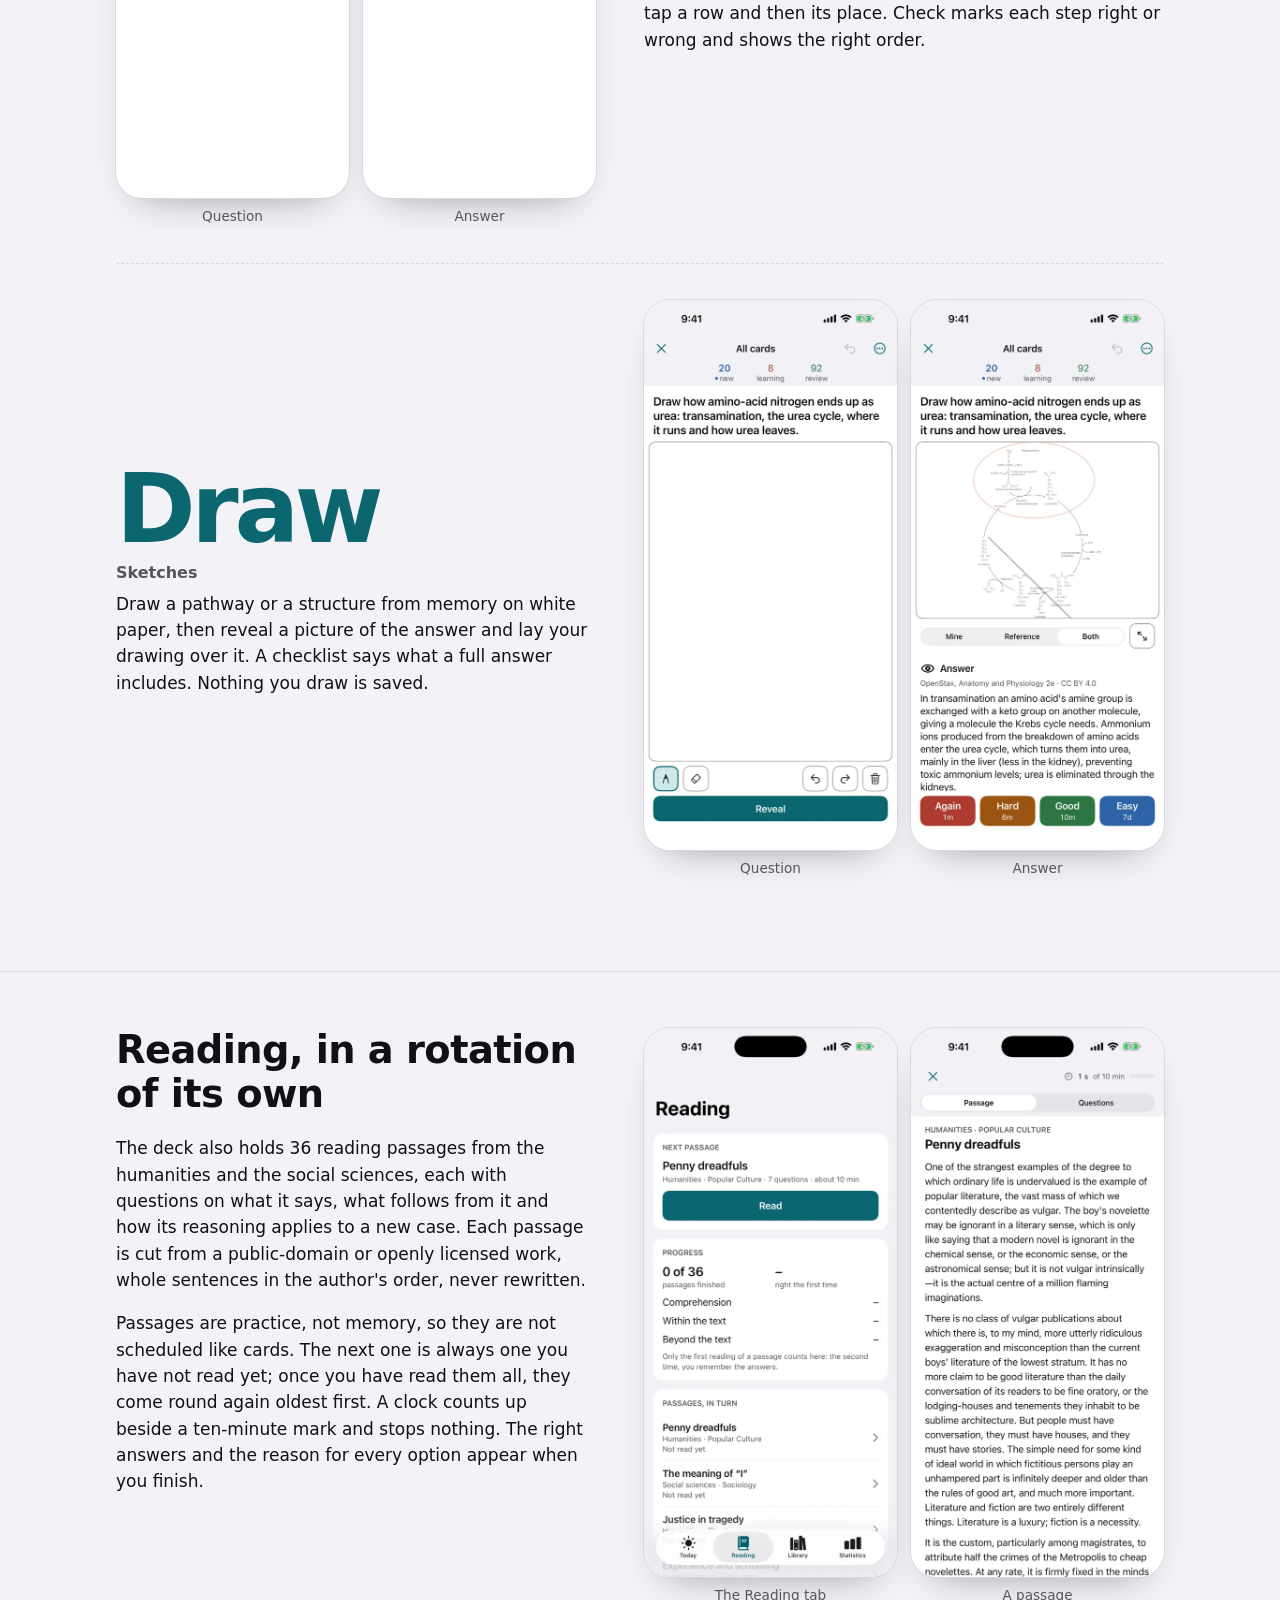
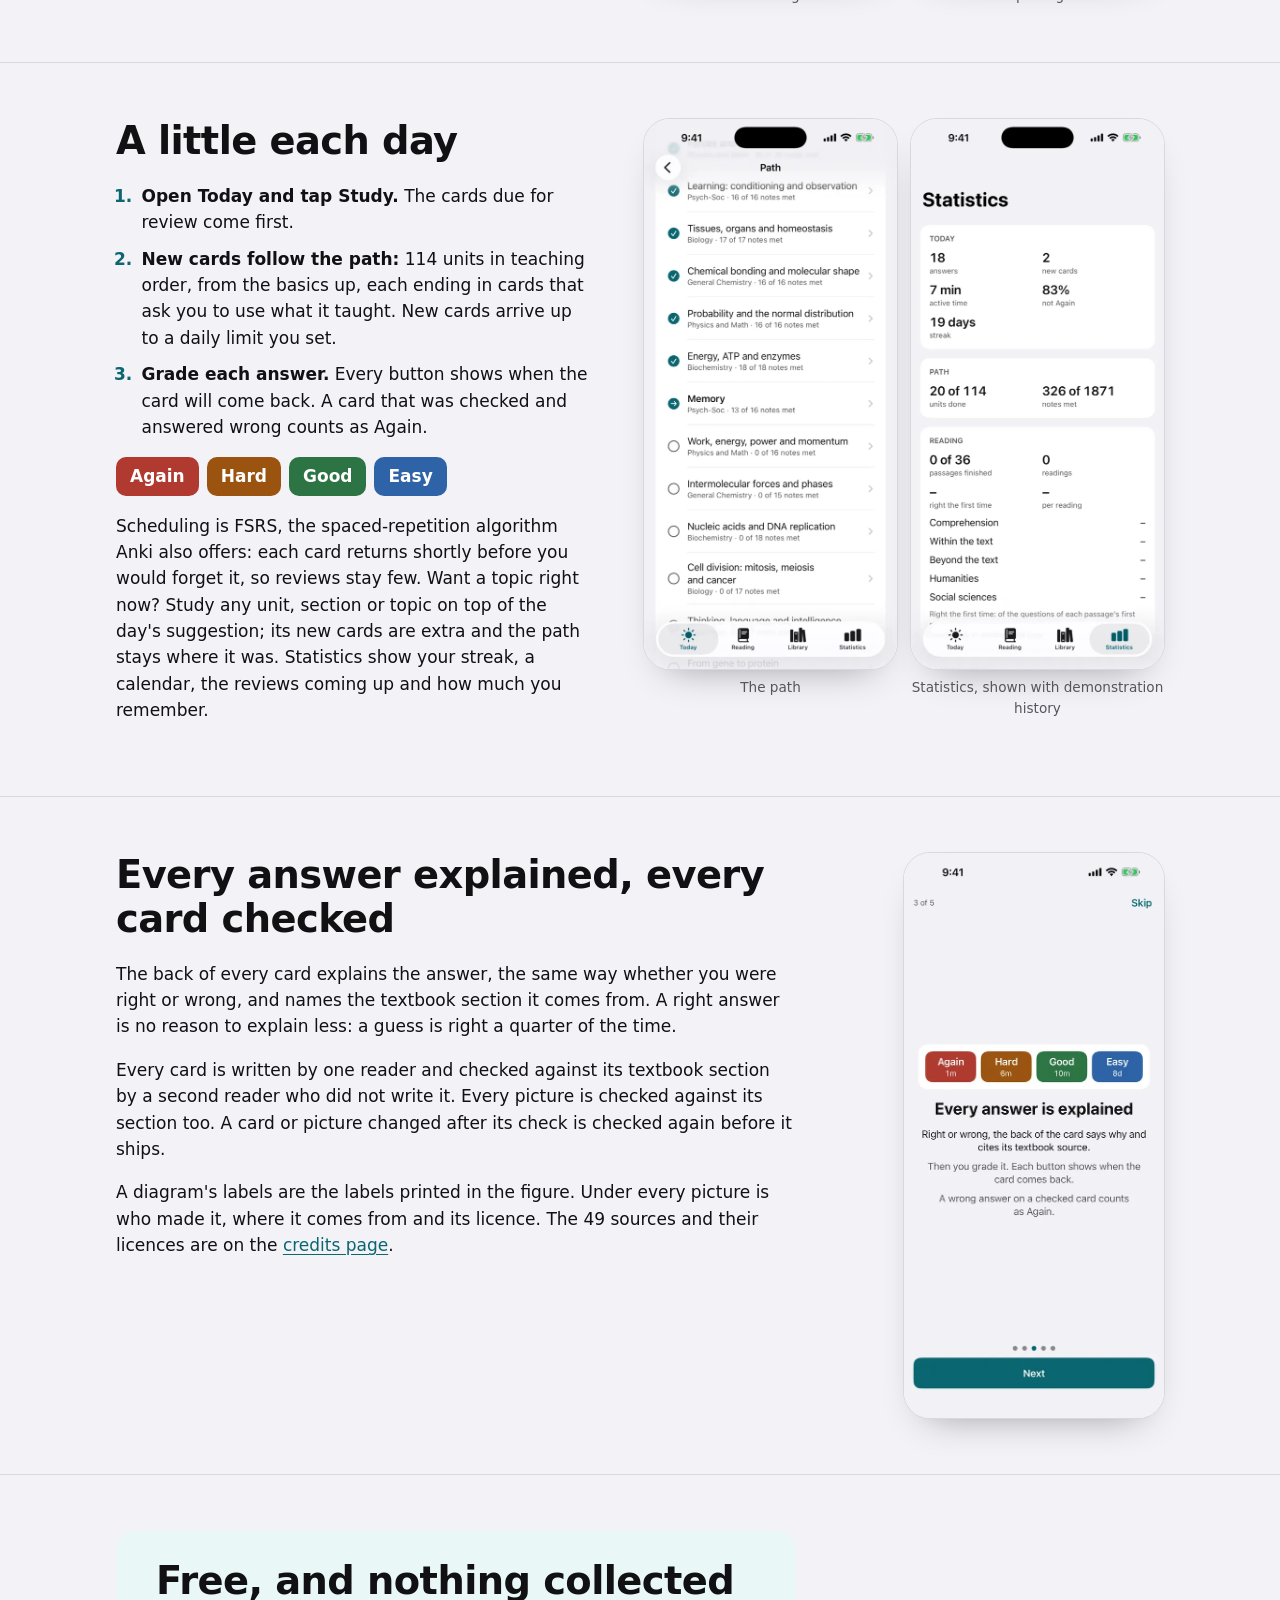
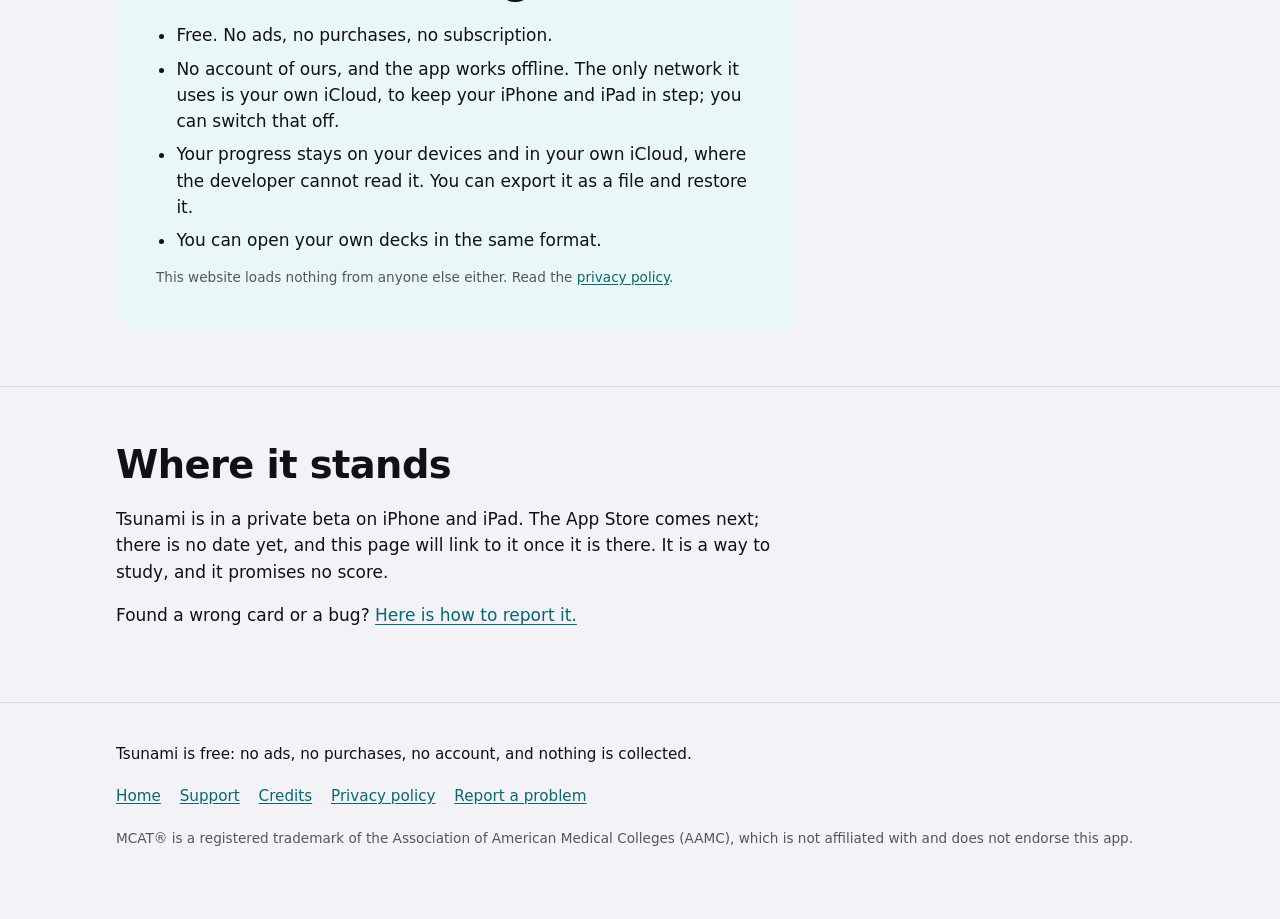
==== commit 83cbd0ab: "The site describes the app as it is in 1.5: iPhone and iPad, and progress kept in step through iClou" ====
--- a/index.html
+++ b/index.html
@@ -6,7 +6,7 @@
 <meta name="color-scheme" content="light dark">
 <meta name="theme-color" content="#0B6670">
 <title>Tsunami: study the sciences by touch</title>
-<meta name="description" content="An iPhone app for the sciences of medical-school admission, answered by touch: diagrams, equations, choices, sequences and sketches, scheduled with spaced repetition. Free, offline, no account.">
+<meta name="description" content="An iPhone and iPad app for the sciences of medical-school admission, answered by touch: diagrams, equations, choices, sequences and sketches, scheduled with spaced repetition. Free, offline, no account.">
 <link rel="icon" href="icon.svg" type="image/svg+xml">
 <link rel="stylesheet" href="style.css">
 </head>
@@ -23,7 +23,7 @@
     <div>
       <h1>Tsunami</h1>
       <p class="lead">Study the sciences of medical-school admission with your fingers: uncover a diagram's labels, build an equation from tiles, put a pathway in order, draw it from memory.</p>
-      <p class="facts">An iPhone app with a built-in deck of 2,508 cards in 114 units, made from openly licensed textbooks and checked against them. Free, offline, no account.</p>
+      <p class="facts">An iPhone and iPad app with a built-in deck of 2,508 cards in 114 units, made from openly licensed textbooks and checked against them. Free, offline, no account.</p>
       <p class="status">In private beta. The App Store comes next.</p>
     </div>
     <figure class="phone"><div class="screen"><picture><source srcset="shots/hero-dark.webp" media="(prefers-color-scheme: dark)"><img src="shots/hero-light.webp" width="540" height="1173" alt="A diagram card answered: Tap Mitochondria on a figure of an animal cell whose labels are covered; the tapped cover is right and the mitochondria label is uncovered." loading="lazy" decoding="async"></picture></div></figure>
@@ -150,8 +150,8 @@
       <h2 id="free">Free, and nothing collected</h2>
       <ul>
         <li>Free. No ads, no purchases, no subscription.</li>
-        <li>No account. The app makes no network requests and works offline.</li>
-        <li>Your progress stays on your iPhone. You can export it as a file and restore it.</li>
+        <li>No account of ours, and the app works offline. The only network it uses is your own iCloud, to keep your iPhone and iPad in step; you can switch that off.</li>
+        <li>Your progress stays on your devices and in your own iCloud, where the developer cannot read it. You can export it as a file and restore it.</li>
         <li>You can open your own decks in the same format.</li>
       </ul>
       <p class="small note">This website loads nothing from anyone else either. Read the <a href="privacy.html">privacy policy</a>.</p>
@@ -162,7 +162,7 @@
 <section aria-labelledby="where">
   <div class="wrap"><div class="prose">
     <h2 id="where">Where it stands</h2>
-    <p>Tsunami is in a private beta on iPhone. The App Store comes next; there is no date yet, and this page will link to it once it is there. It is a way to study, and it promises no score.</p>
+    <p>Tsunami is in a private beta on iPhone and iPad. The App Store comes next; there is no date yet, and this page will link to it once it is there. It is a way to study, and it promises no score.</p>
     <p>Found a wrong card or a bug? <a href="support.html">Here is how to report it.</a></p>
   </div></div>
 </section>
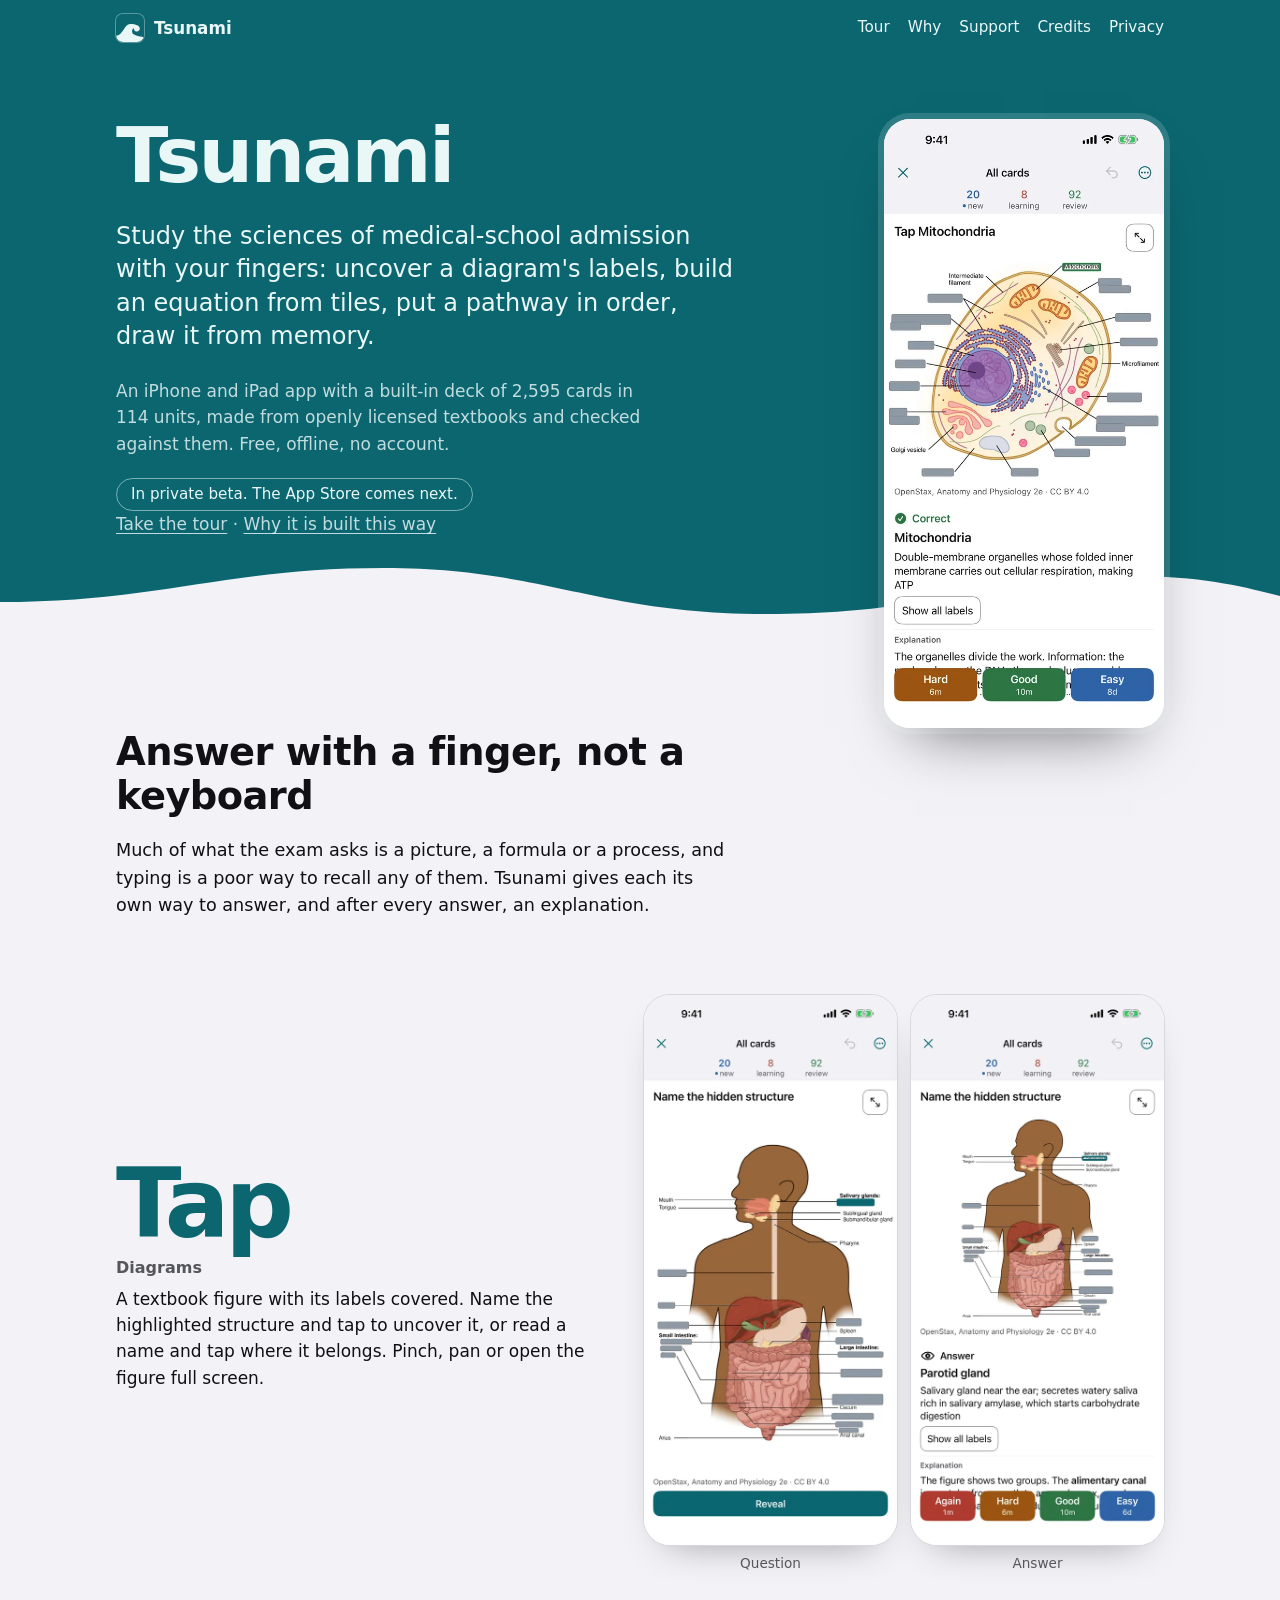
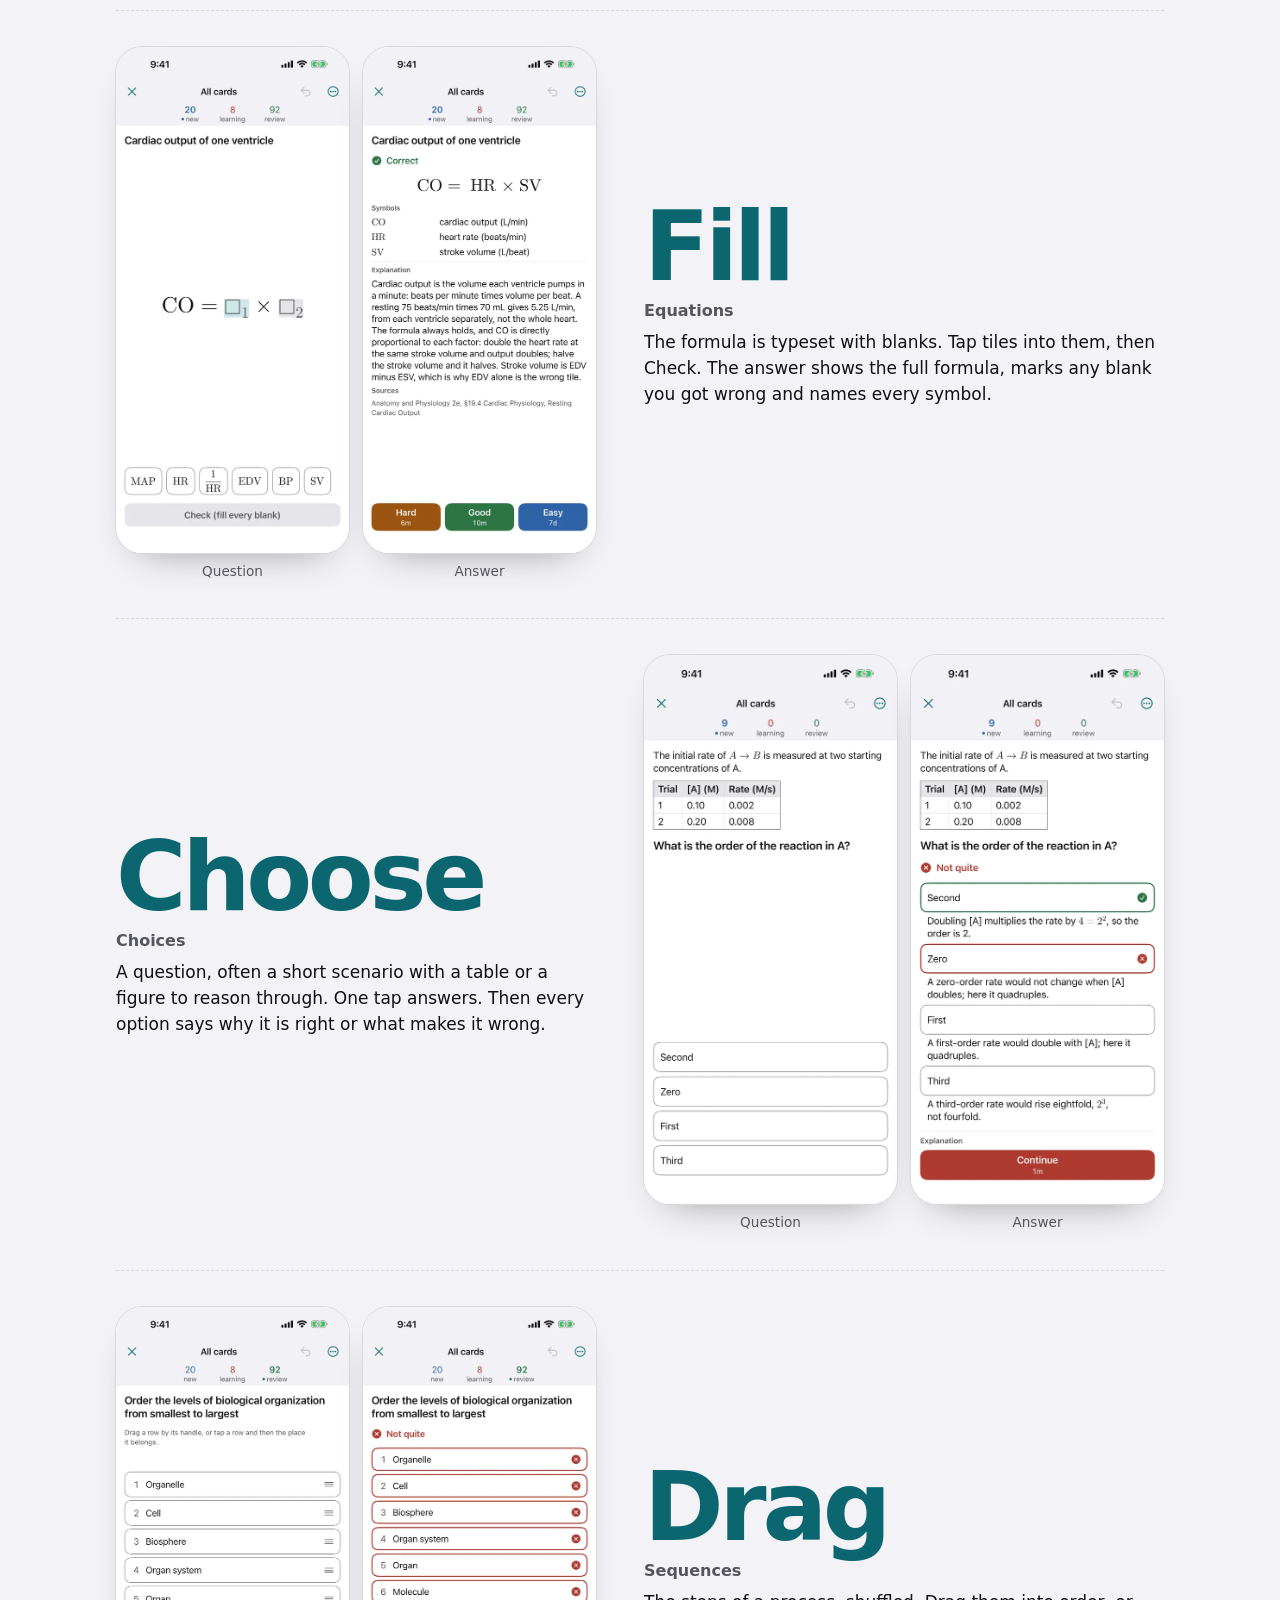
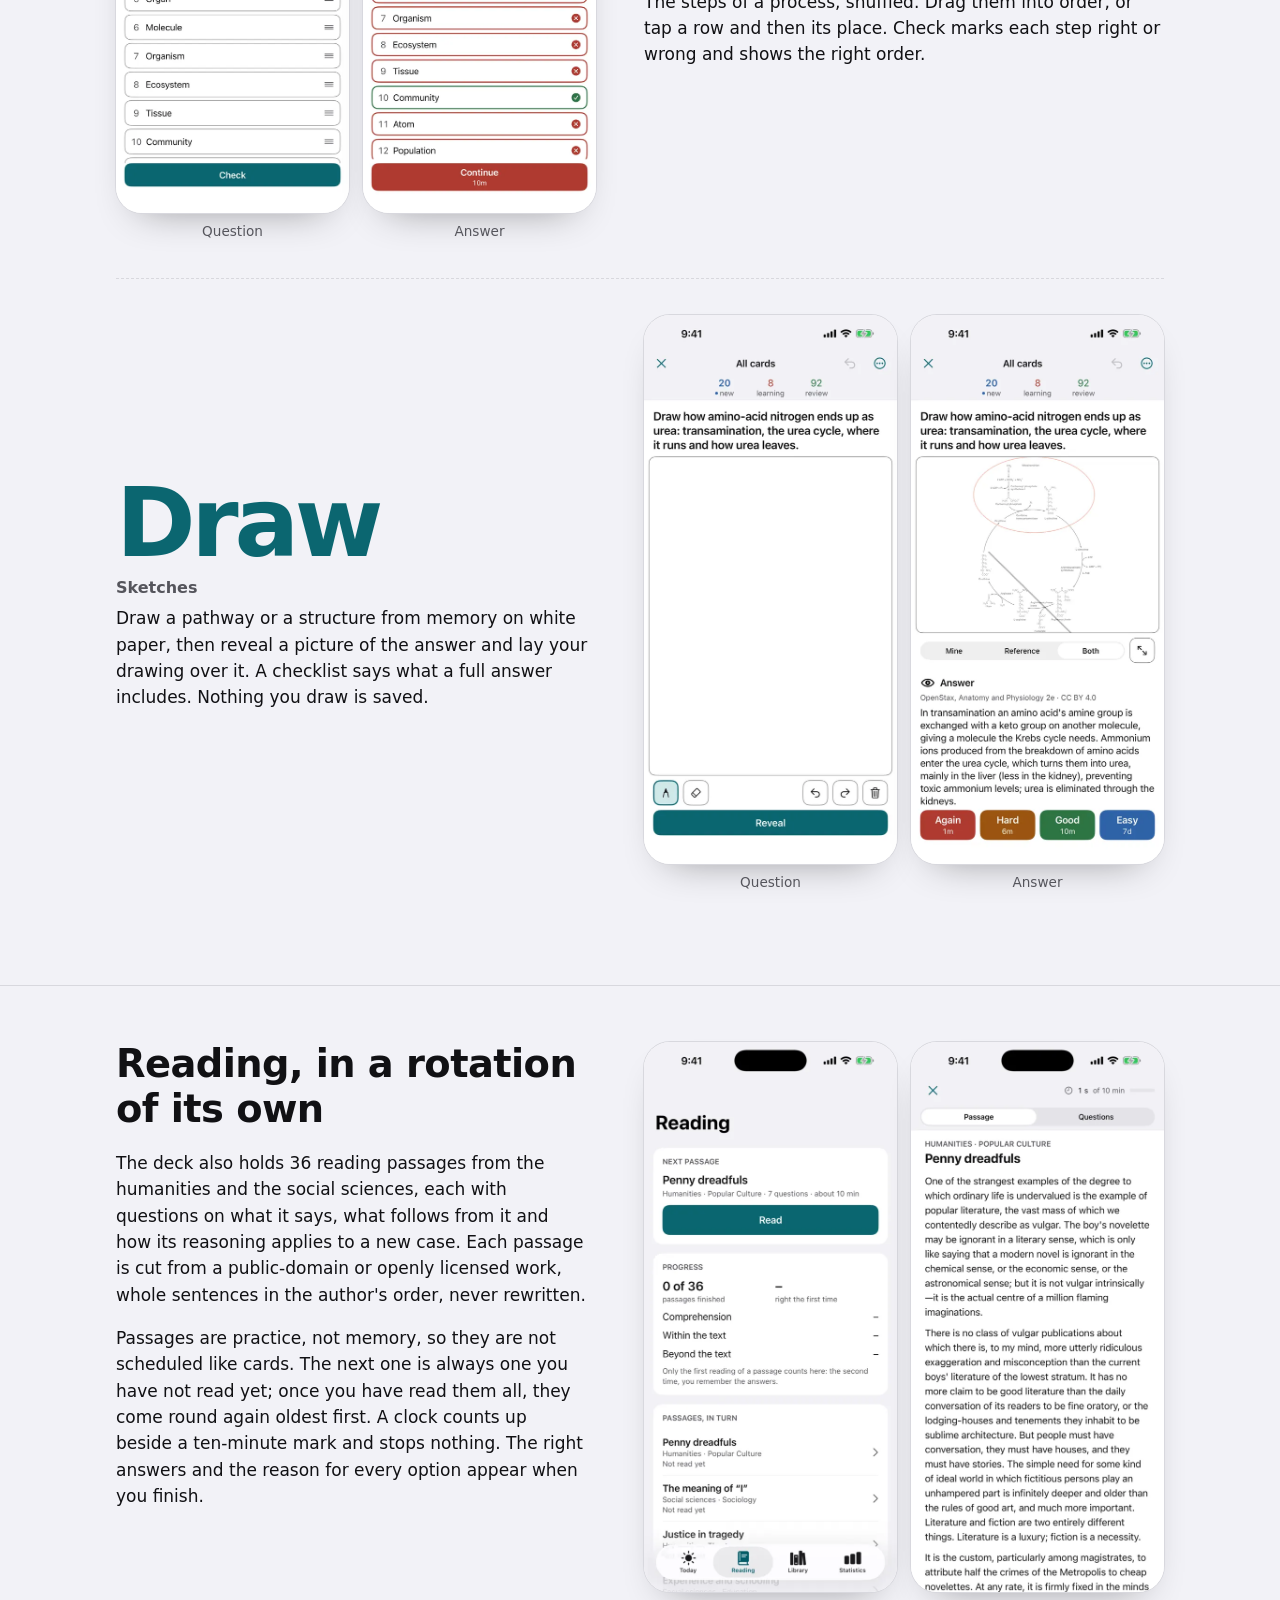
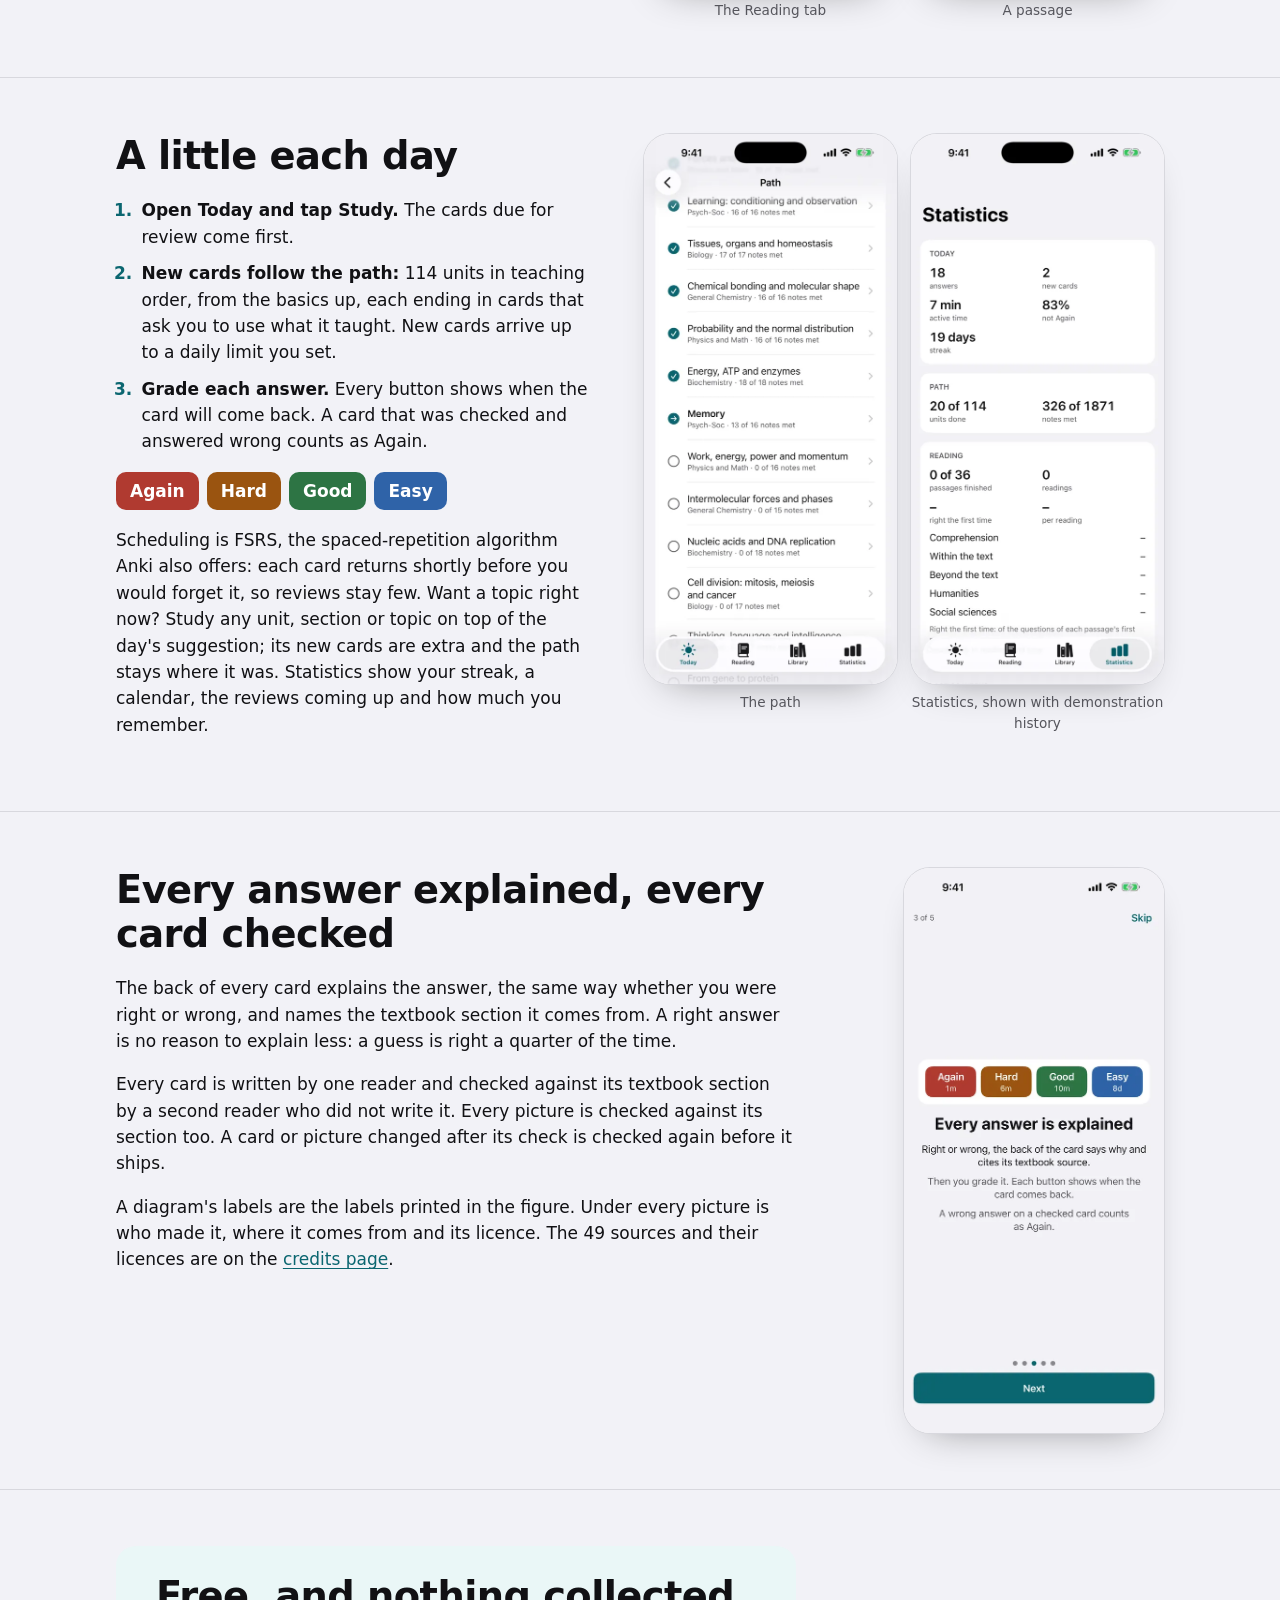
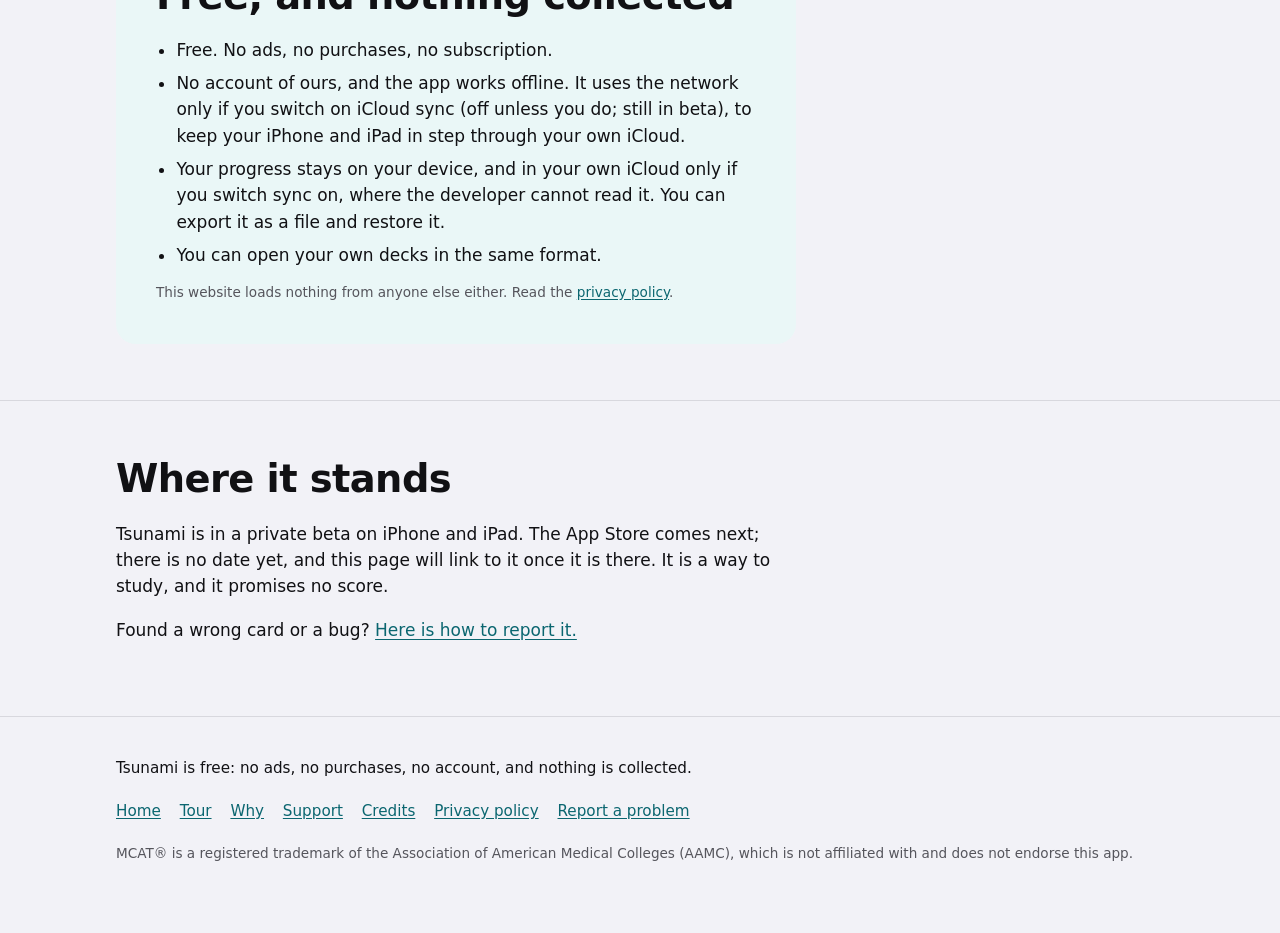
==== commit 3f3a2a21: "A tour and a why page; deck 1.5 counts; sync is off unless switched on" ====
--- a/index.html
+++ b/index.html
@@ -14,7 +14,7 @@
 <a class="skip" href="#main">Skip to content</a>
 <header class="bar"><nav class="wrap" aria-label="Site">
 <a class="brand" href="./"><img src="icon.svg" width="28" height="28" alt="">Tsunami</a>
-<ul><li><a href="support.html">Support</a></li><li><a href="credits.html">Credits</a></li><li><a href="privacy.html">Privacy</a></li></ul>
+<ul><li><a href="tour.html">Tour</a></li><li><a href="why.html">Why</a></li><li><a href="support.html">Support</a></li><li><a href="credits.html">Credits</a></li><li><a href="privacy.html">Privacy</a></li></ul>
 </nav></header>
 <main id="main">
 
@@ -23,8 +23,9 @@
     <div>
       <h1>Tsunami</h1>
       <p class="lead">Study the sciences of medical-school admission with your fingers: uncover a diagram's labels, build an equation from tiles, put a pathway in order, draw it from memory.</p>
-      <p class="facts">An iPhone and iPad app with a built-in deck of 2,508 cards in 114 units, made from openly licensed textbooks and checked against them. Free, offline, no account.</p>
+      <p class="facts">An iPhone and iPad app with a built-in deck of 2,595 cards in 114 units, made from openly licensed textbooks and checked against them. Free, offline, no account.</p>
       <p class="status">In private beta. The App Store comes next.</p>
+      <p class="facts"><a href="tour.html" style="color:inherit">Take the tour</a> · <a href="why.html" style="color:inherit">Why it is built this way</a></p>
     </div>
     <figure class="phone"><div class="screen"><picture><source srcset="shots/hero-dark.webp" media="(prefers-color-scheme: dark)"><img src="shots/hero-light.webp" width="540" height="1173" alt="A diagram card answered: Tap Mitochondria on a figure of an animal cell whose labels are covered; the tapped cover is right and the mitochondria label is uncovered." loading="lazy" decoding="async"></picture></div></figure>
   </div>
@@ -150,8 +151,8 @@
       <h2 id="free">Free, and nothing collected</h2>
       <ul>
         <li>Free. No ads, no purchases, no subscription.</li>
-        <li>No account of ours, and the app works offline. The only network it uses is your own iCloud, to keep your iPhone and iPad in step; you can switch that off.</li>
-        <li>Your progress stays on your devices and in your own iCloud, where the developer cannot read it. You can export it as a file and restore it.</li>
+        <li>No account of ours, and the app works offline. It uses the network only if you switch on iCloud sync (off unless you do; still in beta), to keep your iPhone and iPad in step through your own iCloud.</li>
+        <li>Your progress stays on your device, and in your own iCloud only if you switch sync on, where the developer cannot read it. You can export it as a file and restore it.</li>
         <li>You can open your own decks in the same format.</li>
       </ul>
       <p class="small note">This website loads nothing from anyone else either. Read the <a href="privacy.html">privacy policy</a>.</p>
@@ -170,7 +171,7 @@
 </main>
 <footer class="foot"><div class="wrap">
 <p>Tsunami is free: no ads, no purchases, no account, and nothing is collected.</p>
-<p><a href="./">Home</a> <a href="support.html">Support</a> <a href="credits.html">Credits</a> <a href="privacy.html">Privacy policy</a> <a href="https://github.com/idossha/tsunami-site/issues">Report a problem</a></p>
+<p><a href="./">Home</a> <a href="tour.html">Tour</a> <a href="why.html">Why</a> <a href="support.html">Support</a> <a href="credits.html">Credits</a> <a href="privacy.html">Privacy policy</a> <a href="https://github.com/idossha/tsunami-site/issues">Report a problem</a></p>
 <p class="small">MCAT® is a registered trademark of the Association of American Medical Colleges (AAMC), which is not affiliated with and does not endorse this app.</p>
 </div></footer>
 </body>
